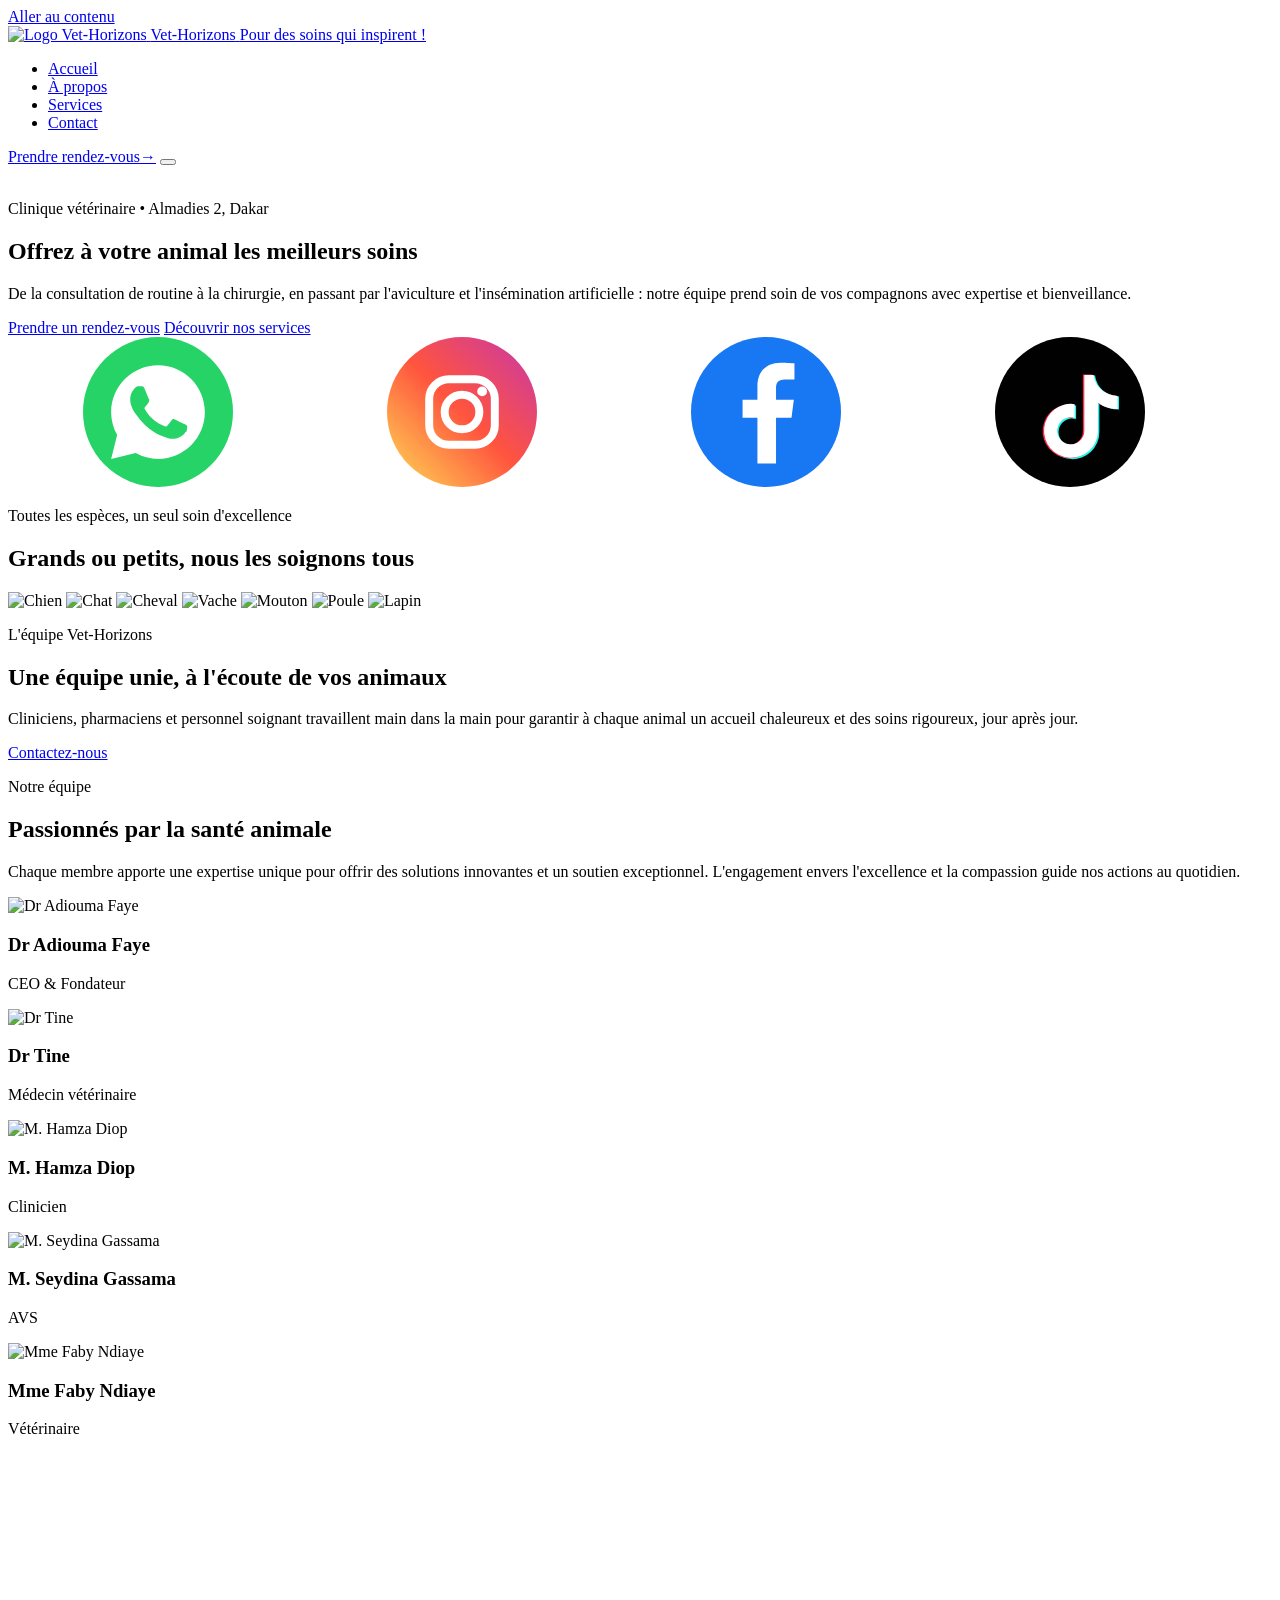
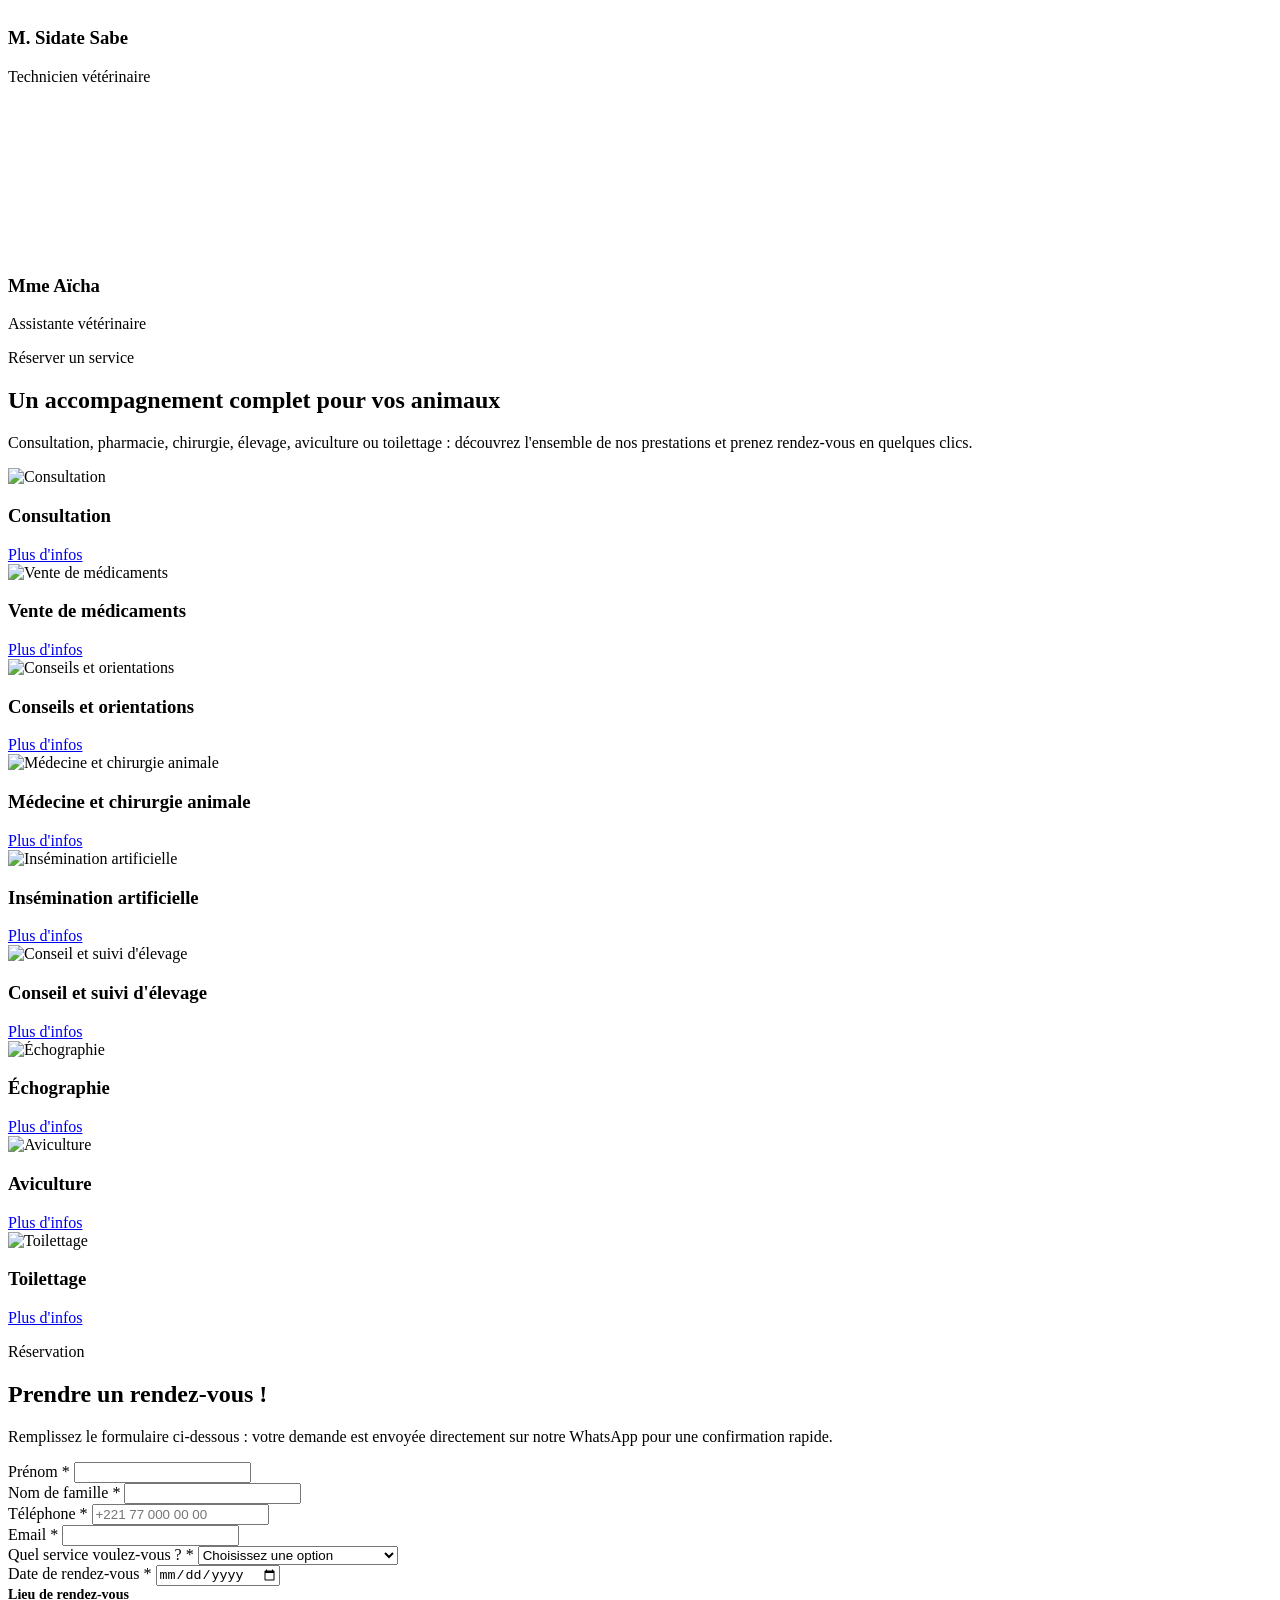
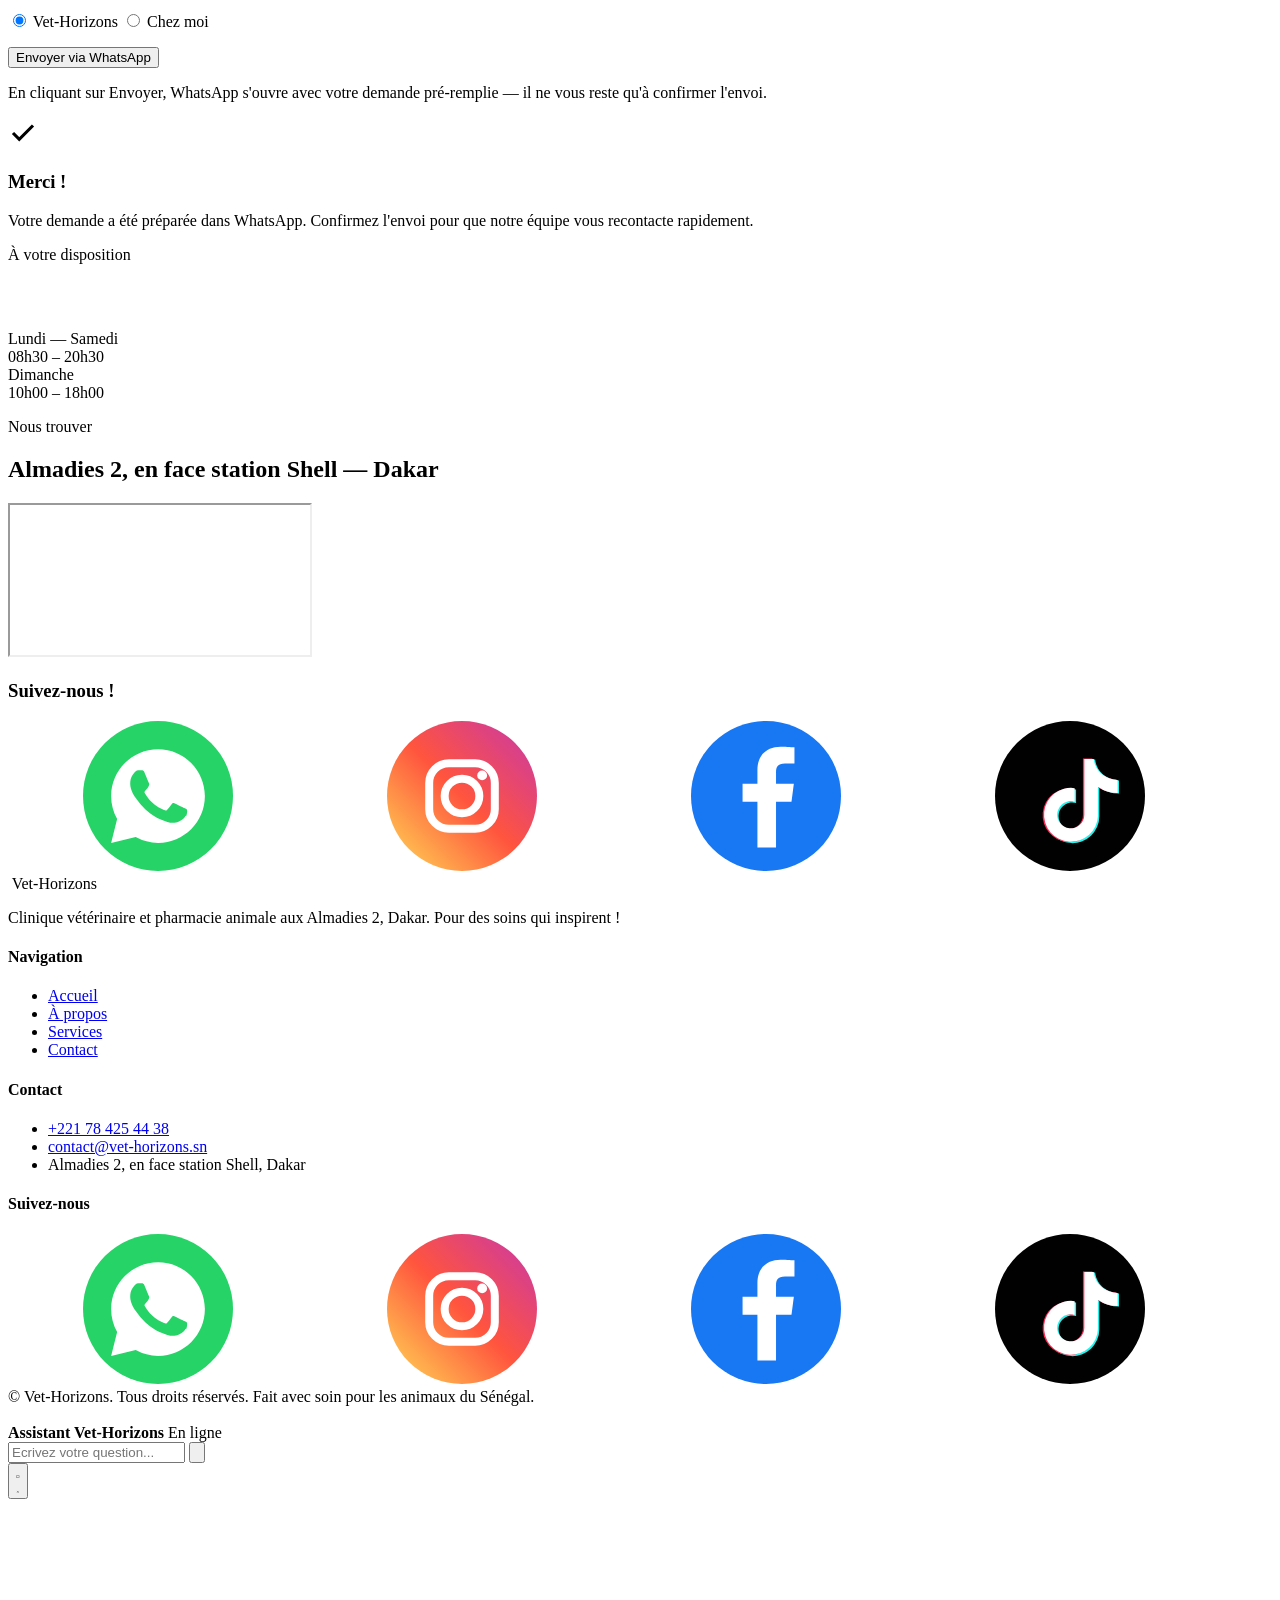
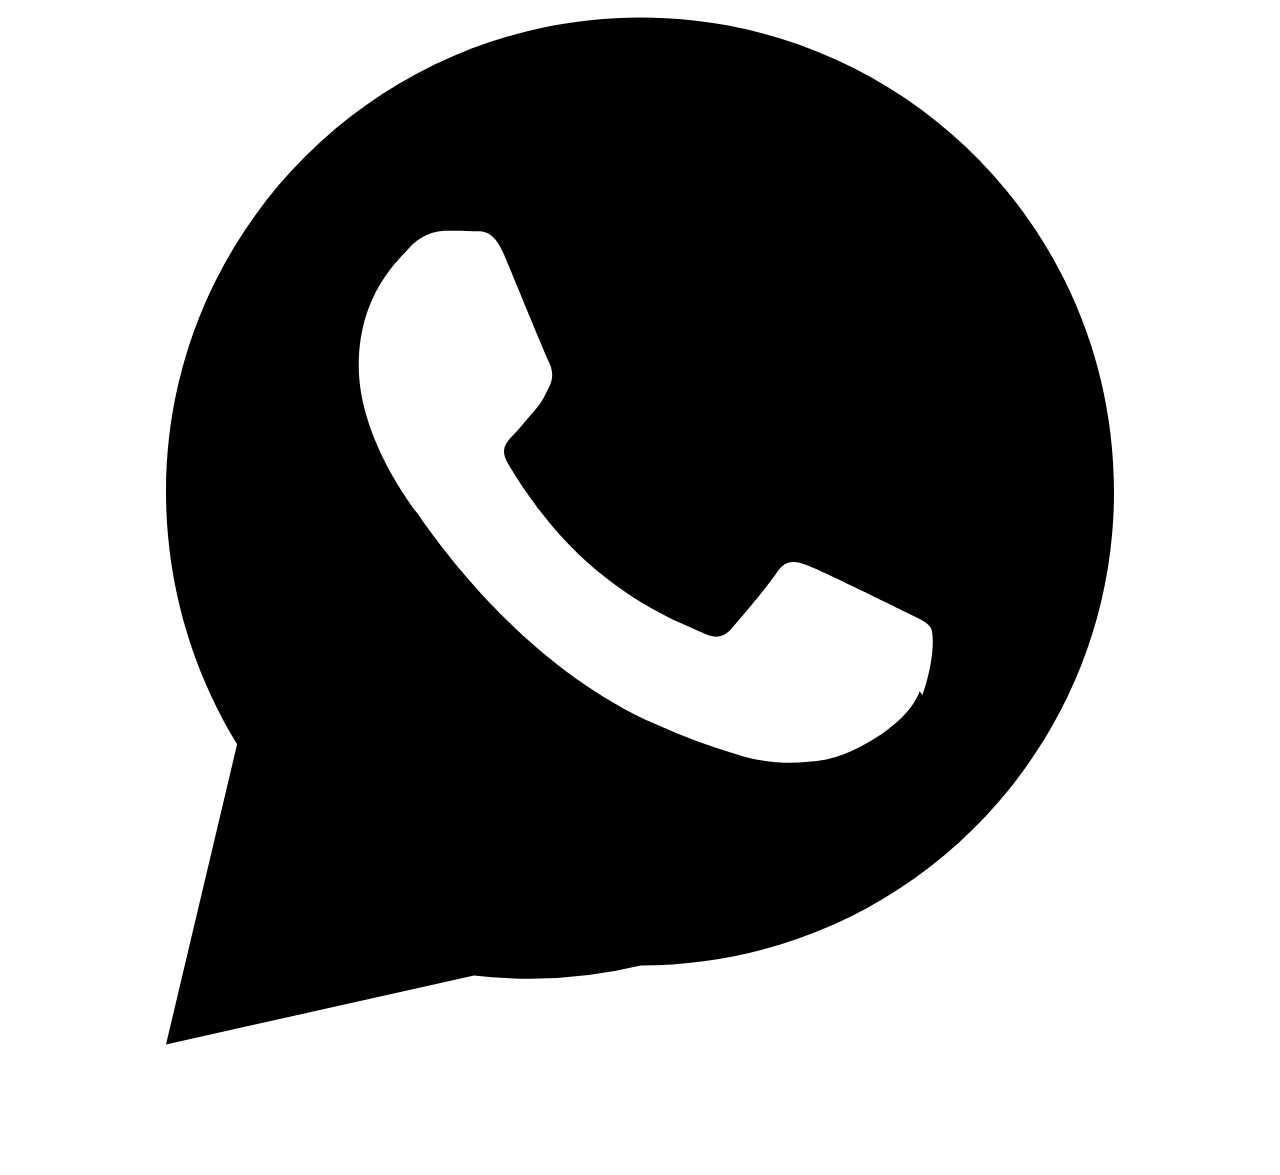
==== index.html @ a4be73e5 "Add files via upload" ====
<!DOCTYPE html>
<html lang="fr">
<head>
<meta charset="UTF-8">
<meta name="viewport" content="width=device-width, initial-scale=1.0">
<title>Vet-Horizons | Clinique vétérinaire à Dakar — Almadies 2</title>
<meta name="description" content="Vet-Horizons, clinique vétérinaire et pharmacie animale aux Almadies 2, Dakar. Consultations, chirurgie, insémination artificielle, aviculture, toilettage et vente de médicaments pour tous vos animaux.">
<meta name="theme-color" content="#7c1a2b">
<link rel="icon" type="image/png" sizes="32x32" href="assets/icons/favicon-32.png">
<link rel="apple-touch-icon" href="assets/icons/favicon-180.png">

<meta property="og:type" content="website">
<meta property="og:title" content="Vet-Horizons | Clinique vétérinaire à Dakar">
<meta property="og:description" content="Pour des soins qui inspirent ! Consultations, chirurgie, pharmacie animale et bien plus, aux Almadies 2, Dakar.">
<meta property="og:image" content="assets/img/logo-main.png">

<link rel="preconnect" href="https://fonts.googleapis.com">
<link rel="preconnect" href="https://fonts.gstatic.com" crossorigin>
<link href="https://fonts.googleapis.com/css2?family=Inter:wght@400;500;600;700&family=Poppins:wght@600;700;800&display=swap" rel="stylesheet">
<link rel="stylesheet" href="assets/css/style.css?v=9">

<script type="application/ld+json">
{
  "@context": "https://schema.org",
  "@type": "VeterinaryCare",
  "name": "Vet-Horizons",
  "image": "assets/img/logo-main.png",
  "telephone": "+221784254438",
  "address": {
    "@type": "PostalAddress",
    "streetAddress": "Almadies 2, en face station Shell",
    "addressLocality": "Dakar",
    "addressCountry": "SN"
  },
  "geo": {
    "@type": "GeoCoordinates",
    "latitude": 14.7531654,
    "longitude": -17.2841713
  },
  "openingHoursSpecification": [
    {"@type":"OpeningHoursSpecification","dayOfWeek":["Monday","Tuesday","Wednesday","Thursday","Friday","Saturday"],"opens":"08:30","closes":"20:30"},
    {"@type":"OpeningHoursSpecification","dayOfWeek":"Sunday","opens":"10:00","closes":"18:00"}
  ],
  "sameAs": [
    "https://www.instagram.com/vethorizons1",
    "https://www.facebook.com/share/1GkvyQtysJ/",
    "https://www.tiktok.com/@vethorizondakar"
  ]
}
</script>
</head>
<body>
<svg xmlns="http://www.w3.org/2000/svg" style="position:absolute;width:0;height:0;overflow:hidden" aria-hidden="true" focusable="false">
<defs>
<linearGradient id="igGradient" x1="0%" y1="100%" x2="100%" y2="0%">
<stop offset="0%" stop-color="#FFDD55"/>
<stop offset="50%" stop-color="#FF543E"/>
<stop offset="100%" stop-color="#C837AB"/>
</linearGradient>
</defs>
<symbol id="ic-whatsapp" viewBox="0 0 32 32">
<circle cx="16" cy="16" r="16" fill="#25D366"/>
<path fill="#fff" d="M16.02 6C10.5 6 6 10.48 6 16c0 1.77.46 3.45 1.28 4.9L6 26l5.24-1.24A9.94 9.94 0 0 0 16.02 26C21.55 26 26 21.52 26 16S21.55 6 16.02 6Zm5.84 14.2c-.25.7-1.45 1.36-2 1.44-.51.08-1.15.12-1.86-.12a13 13 0 0 1-1.68-.62c-2.96-1.28-4.9-4.27-5.05-4.47-.15-.2-1.2-1.6-1.2-3.06s.76-2.17 1.03-2.47c.27-.3.6-.37.8-.37h.57c.18 0 .43-.07.67.51.25.6.85 2.06.92 2.21.08.15.13.33.02.53-.1.2-.15.33-.3.5-.15.18-.32.4-.45.53-.15.15-.3.31-.13.6.18.3.79 1.29 1.68 2.09 1.16 1.02 2.13 1.34 2.43 1.49.3.15.47.13.65-.08.18-.2.75-.87.95-1.17.2-.3.4-.25.67-.15.27.1 1.73.82 2.03.97.3.15.5.22.57.35.08.13.08.71-.17 1.4Z"/>
</symbol>
<symbol id="ic-instagram" viewBox="0 0 32 32">
<circle cx="16" cy="16" r="16" fill="url(#igGradient)"/>
<rect x="9" y="9" width="14" height="14" rx="4.2" fill="none" stroke="#fff" stroke-width="1.7"/>
<circle cx="16" cy="16" r="3.7" fill="none" stroke="#fff" stroke-width="1.7"/>
<circle cx="20.3" cy="11.6" r="1.05" fill="#fff"/>
</symbol>
<symbol id="ic-facebook" viewBox="0 0 32 32">
<circle cx="16" cy="16" r="16" fill="#1877F2"/>
<path fill="#fff" d="M18.14 27V17.2h3.3l.5-3.83h-3.8v-2.45c0-1.11.31-1.87 1.9-1.87h2.03V5.62c-.35-.05-1.56-.15-2.96-.15-2.93 0-4.94 1.79-4.94 5.07v2.83H11v3.83h3.17V27h3.97Z"/>
</symbol>
<symbol id="ic-tiktok" viewBox="0 0 32 32">
<circle cx="16" cy="16" r="16" fill="#010101"/>
<path fill="#25F4EE" d="M18.6 8.2h2.76c.16 1.36.86 2.6 1.98 3.42.9.66 2 1.03 3.12 1.05v2.8a7.1 7.1 0 0 1-4.2-1.36v6.2a5.75 5.75 0 1 1-4.96-5.7v2.9a2.9 2.9 0 1 0 2.06 2.78V8.2Z"/>
<path fill="#FE2C55" d="M18 8h2.76c.16 1.36.86 2.6 1.98 3.42.9.66 2 1.03 3.12 1.05v2.8a7.1 7.1 0 0 1-4.2-1.36v6.2A5.75 5.75 0 1 1 16.7 14.4v2.9A2.9 2.9 0 1 0 18.76 20V8Z"/>
<path fill="#fff" d="M18.3 8.1h2.76c.16 1.36.86 2.6 1.98 3.42.9.66 2 1.03 3.12 1.05v2.8a7.1 7.1 0 0 1-4.2-1.36v6.2A5.75 5.75 0 1 1 17 14.32v2.9a2.9 2.9 0 1 0 2.06 2.78V8.1Z"/>
<symbol id="ic-avatar-m" viewBox="0 0 24 24">
<circle cx="12" cy="8" r="4" fill="#fff"/>
<path d="M4 21c0-4.4 3.6-7 8-7s8 2.6 8 7" fill="#fff"/>
</symbol>
<symbol id="ic-avatar-f" viewBox="0 0 24 24">
<circle cx="12" cy="8" r="4" fill="#fff"/>
<path d="M4 21c0-4.4 3.6-7 8-7s8 2.6 8 7" fill="#fff"/>
</symbol>
</symbol>
</svg>

<a class="skip-link" href="#main">Aller au contenu</a>

<header class="site-header">
  <div class="header-inner">
    <a class="brand" href="index.html">
      <img src="assets/img/logo-main.png" alt="Logo Vet-Horizons">
      <span class="brand-text">
        <span class="brand-name">Vet-Horizons</span>
        <span class="brand-tag">Pour des soins qui inspirent !</span>
      </span>
    </a>
    <nav class="main-nav" id="main-nav" aria-label="Navigation principale">
      <ul>
        <li><a href="index.html" class="active">Accueil</a></li>
        <li><a href="a-propos.html">À propos</a></li>
        <li><a href="services.html">Services</a></li>
        <li><a href="contact.html">Contact</a></li>
      </ul>
    </nav>
    <div class="header-cta">
      <a href="contact.html#rendez-vous" class="btn btn-primary"><span class="btn-primary-text">Prendre rendez-vous</span><span aria-hidden="true">&rarr;</span></a>
      <button class="nav-toggle" id="nav-toggle" aria-label="Ouvrir le menu" aria-expanded="false" aria-controls="main-nav">
        <span></span>
      </button>
    </div>
  </div>
</header>

<main id="main">

  <!-- HERO -->
  <section class="hero hero--home">
    <div class="container">
      <div class="hero-content">
        <img src="assets/img/logo-main.png" alt="" class="hero-logo reveal">
        <p class="eyebrow reveal">Clinique vétérinaire &bull; Almadies 2, Dakar</p>
        <h1 class="reveal">Offrez à votre animal les <span>meilleurs soins</span></h1>
        <p class="lead reveal">De la consultation de routine à la chirurgie, en passant par l'aviculture et l'insémination artificielle : notre équipe prend soin de vos compagnons avec expertise et bienveillance.</p>
        <div class="hero-actions reveal">
          <a href="contact.html#rendez-vous" class="btn btn-primary">Prendre un rendez-vous</a>
          <a href="services.html" class="btn btn-outline">Découvrir nos services</a>
        </div>
        <div class="hero-social reveal">
          <a href="https://wa.me/221784254438" target="_blank" rel="noopener" aria-label="WhatsApp"><svg class="social-ic" aria-hidden="true"><use href="#ic-whatsapp"></use></svg></a>
          <a href="https://www.instagram.com/vethorizons1" target="_blank" rel="noopener" aria-label="Instagram"><svg class="social-ic" aria-hidden="true"><use href="#ic-instagram"></use></svg></a>
          <a href="https://www.facebook.com/share/1GkvyQtysJ/" target="_blank" rel="noopener" aria-label="Facebook"><svg class="social-ic" aria-hidden="true"><use href="#ic-facebook"></use></svg></a>
          <a href="https://www.tiktok.com/@vethorizondakar" target="_blank" rel="noopener" aria-label="TikTok"><svg class="social-ic" aria-hidden="true"><use href="#ic-tiktok"></use></svg></a>
        </div>
      </div>
    </div>
  </section>

  <!-- ANIMAL STRIP -->
  <section class="animal-strip">
    <div class="container">
      <div class="strip-head reveal">
        <p class="eyebrow">Toutes les espèces, un seul soin d'excellence</p>
        <h2>Grands ou petits, nous les soignons tous</h2>
      </div>
      <div class="animal-row">
        <img class="reveal" src="assets/img/animal-dog.png" alt="Chien" loading="lazy">
        <img class="reveal" src="assets/img/animal-cat.png" alt="Chat" loading="lazy">
        <img class="reveal" src="assets/img/animal-horse.png" alt="Cheval" loading="lazy">
        <img class="reveal" src="assets/img/animal-cow.png" alt="Vache" loading="lazy">
        <img class="reveal" src="assets/img/animal-sheep.png" alt="Mouton" loading="lazy">
        <img class="reveal" src="assets/img/animal-rooster.png" alt="Poule" loading="lazy">
        <img class="reveal" src="assets/img/animal-rabbit.png" alt="Lapin" loading="lazy">
      </div>
    </div>
  </section>

  <!-- BAND CTA -->
  <section class="band" style="background-image:url('assets/img/hero-bg-pharmacienne.jpg')">
    <div class="container">
      <div class="band-content reveal">
        <p class="eyebrow" style="color:var(--gold)">L'équipe Vet-Horizons</p>
        <h2>Une équipe unie, à l'écoute de vos animaux</h2>
        <p>Cliniciens, pharmaciens et personnel soignant travaillent main dans la main pour garantir à chaque animal un accueil chaleureux et des soins rigoureux, jour après jour.</p>
        <a href="contact.html" class="btn btn-ghost">Contactez-nous</a>
      </div>
    </div>
  </section>

  <!-- TEAM -->
  <section class="team-section" style="background-image:url('assets/img/team-bg-group.jpg')">
    <div class="container">
      <div class="section-head reveal">
        <p class="eyebrow">Notre équipe</p>
        <h2>Passionnés par la santé animale</h2>
        <p>Chaque membre apporte une expertise unique pour offrir des solutions innovantes et un soutien exceptionnel. L'engagement envers l'excellence et la compassion guide nos actions au quotidien.</p>
      </div>
      <div class="team-grid">
        <div class="team-card reveal">
          <img src="assets/img/team-adiouma-faye.jpg" alt="Dr Adiouma Faye" loading="lazy">
          <div class="tc-body"><h3>Dr Adiouma Faye</h3><p class="role">CEO &amp; Fondateur</p></div>
        </div>
        <div class="team-card reveal">
          <img src="assets/img/team-tine.jpg" alt="Dr Tine" loading="lazy">
          <div class="tc-body"><h3>Dr Tine</h3><p class="role">Médecin vétérinaire</p></div>
        </div>
        <div class="team-card reveal">
          <img src="assets/img/team-hamza-diop.jpg" alt="M. Hamza Diop" loading="lazy">
          <div class="tc-body"><h3>M. Hamza Diop</h3><p class="role">Clinicien</p></div>
        </div>
        <div class="team-card reveal">
          <img src="assets/img/team-seydina-gassama.jpg" alt="M. Seydina Gassama" loading="lazy">
          <div class="tc-body"><h3>M. Seydina Gassama</h3><p class="role">AVS</p></div>
        </div>
        <div class="team-card reveal">
          <img src="assets/img/team-faby-ndiaye.jpg" alt="Mme Faby Ndiaye" loading="lazy">
          <div class="tc-body"><h3>Mme Faby Ndiaye</h3><p class="role">Vétérinaire</p></div>
        </div>
        <div class="team-card reveal">
          <div class="avatar-icon"><svg aria-hidden="true"><use href="#ic-avatar-m"></use></svg></div>
          <div class="tc-body"><h3>M. Sidate Sabe</h3><p class="role">Technicien vétérinaire</p></div>
        </div>
        <div class="team-card reveal">
          <div class="avatar-icon"><svg aria-hidden="true"><use href="#ic-avatar-f"></use></svg></div>
          <div class="tc-body"><h3>Mme Aïcha</h3><p class="role">Assistante vétérinaire</p></div>
        </div>
      </div>
    </div>
  </section>

  <!-- SERVICES PREVIEW -->
  <section id="services">
    <div class="container">
      <div class="section-head reveal">
        <p class="eyebrow">Réserver un service</p>
        <h2>Un accompagnement complet pour vos animaux</h2>
        <p>Consultation, pharmacie, chirurgie, élevage, aviculture ou toilettage : découvrez l'ensemble de nos prestations et prenez rendez-vous en quelques clics.</p>
      </div>
      <div class="services-preview">
        <div class="svc-circle reveal">
          <div class="circ-img"><img src="assets/img/svc-consultation.jpg" alt="Consultation" loading="lazy"></div>
          <h3>Consultation</h3>
          <a href="services.html#consultation" class="btn btn-ghost">Plus d'infos</a>
        </div>
        <div class="svc-circle reveal">
          <div class="circ-img"><img src="assets/img/team-aissatou-faye.jpg" alt="Vente de médicaments" loading="lazy"></div>
          <h3>Vente de médicaments</h3>
          <a href="services.html#vente-medicaments" class="btn btn-ghost">Plus d'infos</a>
        </div>
        <div class="svc-circle reveal">
          <div class="circ-img"><img src="assets/img/svc-conseils-orientations.jpg" alt="Conseils et orientations" loading="lazy"></div>
          <h3>Conseils et orientations</h3>
          <a href="services.html#conseils" class="btn btn-ghost">Plus d'infos</a>
        </div>
        <div class="svc-circle reveal">
          <div class="circ-img"><img src="assets/img/svc-medecine-chirurgie.jpg" alt="Médecine et chirurgie animale" loading="lazy"></div>
          <h3>Médecine et chirurgie animale</h3>
          <a href="services.html#chirurgie" class="btn btn-ghost">Plus d'infos</a>
        </div>
        <div class="svc-circle reveal">
          <div class="circ-img"><img src="assets/img/svc-insemination-chevaux.jpg" alt="Insémination artificielle" loading="lazy"></div>
          <h3>Insémination artificielle</h3>
          <a href="services.html#insemination" class="btn btn-ghost">Plus d'infos</a>
        </div>
        <div class="svc-circle reveal">
          <div class="circ-img"><img src="assets/img/svc-suivi-elevage.jpg" alt="Conseil et suivi d'élevage" loading="lazy"></div>
          <h3>Conseil et suivi d'élevage</h3>
          <a href="services.html#elevage" class="btn btn-ghost">Plus d'infos</a>
        </div>
        <div class="svc-circle reveal">
          <div class="circ-img"><img src="assets/img/svc-echographie.jpg" alt="Échographie" loading="lazy"></div>
          <h3>Échographie</h3>
          <a href="services.html#echographie" class="btn btn-ghost">Plus d'infos</a>
        </div>
        <div class="svc-circle reveal">
          <div class="circ-img"><img src="assets/img/svc-aviculture.jpg" alt="Aviculture" loading="lazy"></div>
          <h3>Aviculture</h3>
          <a href="services.html#aviculture" class="btn btn-ghost">Plus d'infos</a>
        </div>
        <div class="svc-circle reveal">
          <div class="circ-img"><img src="assets/img/svc-toilettage.jpg" alt="Toilettage" loading="lazy"></div>
          <h3>Toilettage</h3>
          <a href="services.html#toilettage" class="btn btn-ghost">Plus d'infos</a>
        </div>
      </div>
    </div>
  </section>

  <!-- BOOKING FORM -->
  <section class="form-section" id="rendez-vous">
    <div class="container">
      <div class="section-head reveal">
        <p class="eyebrow">Réservation</p>
        <h2>Prendre un rendez-vous !</h2>
        <p>Remplissez le formulaire ci-dessous : votre demande est envoyée directement sur notre WhatsApp pour une confirmation rapide.</p>
      </div>
      <div class="form-wrap reveal">
        <form data-whatsapp-form novalidate>
          <div class="form-grid">
            <div class="field">
              <label for="rv-prenom">Prénom <span class="req">*</span></label>
              <input type="text" id="rv-prenom" name="Prénom" required autocomplete="given-name">
              <small class="err"></small>
            </div>
            <div class="field">
              <label for="rv-nom">Nom de famille <span class="req">*</span></label>
              <input type="text" id="rv-nom" name="Nom de famille" required autocomplete="family-name">
              <small class="err"></small>
            </div>
            <div class="field">
              <label for="rv-tel">Téléphone <span class="req">*</span></label>
              <input type="tel" id="rv-tel" name="Téléphone" required autocomplete="tel" placeholder="+221 77 000 00 00">
              <small class="err"></small>
            </div>
            <div class="field">
              <label for="rv-email">Email <span class="req">*</span></label>
              <input type="email" id="rv-email" name="Email" required autocomplete="email">
              <small class="err"></small>
            </div>
            <div class="field full">
              <label for="rv-service">Quel service voulez-vous ? <span class="req">*</span></label>
              <select id="rv-service" name="Service" required>
                <option value="">Choisissez une option</option>
                <option>Consultation</option>
                <option>Vente de médicaments</option>
                <option>Conseils et orientations</option>
                <option>Médecine et chirurgie animale</option>
                <option>Insémination artificielle</option>
                <option>Conseil et suivi d'élevage</option>
                <option>Échographie</option>
                <option>Aviculture</option>
                <option>Toilettage</option>
              </select>
              <small class="err"></small>
            </div>
            <div class="field">
              <label for="rv-date">Date de rendez-vous <span class="req">*</span></label>
              <input type="date" id="rv-date" name="Date souhaitée" required>
              <small class="err"></small>
            </div>
            <fieldset class="field" style="border:none; padding:0; margin:0;">
              <legend style="font-family:var(--font-head); font-weight:600; font-size:.88rem; color:var(--navy-dark); padding:0; margin-bottom:8px;">Lieu de rendez-vous</legend>
              <div class="radio-row">
                <label><input type="radio" id="rv-lieu-1" name="Lieu de rendez-vous" value="Vet-Horizons" checked> Vet-Horizons</label>
                <label><input type="radio" id="rv-lieu-2" name="Lieu de rendez-vous" value="Chez moi"> Chez moi</label>
              </div>
            </fieldset>
          </div>
          <p class="text-center mt-lg">
            <button type="submit" class="btn btn-primary">Envoyer via WhatsApp</button>
          </p>
          <p class="form-footnote">En cliquant sur Envoyer, WhatsApp s'ouvre avec votre demande pré-remplie — il ne vous reste qu'à confirmer l'envoi.</p>
        </form>
        <div class="form-success">
          <div class="tick" aria-hidden="true">
            <svg width="30" height="30" viewBox="0 0 24 24" fill="none" stroke="currentColor" stroke-width="2.5"><path d="M20 6 9 17l-5-5"/></svg>
          </div>
          <h3>Merci !</h3>
          <p>Votre demande a été préparée dans WhatsApp. Confirmez l'envoi pour que notre équipe vous recontacte rapidement.</p>
        </div>
      </div>
    </div>
  </section>

  <!-- HOURS -->
  <section class="hours-section" style="background-image:url('assets/img/svc-consultation.jpg')">
    <div class="container text-center">
      <p class="eyebrow" style="color:var(--gold)">À votre disposition</p>
      <h2 style="color:#fff">Heures d'ouverture</h2>
      <div class="hours-grid">
        <div class="hours-card reveal">
          <div class="day">Lundi — Samedi</div>
          <div class="time">08h30 – 20h30</div>
        </div>
        <div class="hours-card reveal">
          <div class="day">Dimanche</div>
          <div class="time">10h00 – 18h00</div>
        </div>
      </div>
    </div>
  </section>
  <!-- MAP + SOCIAL -->
  <section id="carte">
    <div class="container">
      <div class="section-head reveal">
        <p class="eyebrow">Nous trouver</p>
        <h2>Almadies 2, en face station Shell — Dakar</h2>
      </div>
      <iframe class="map-frame reveal" src="https://www.google.com/maps?q=Vet+Horizons,14.7531654,-17.2841713&z=17&output=embed" title="Localisation de Vet-Horizons"></iframe>
      <div class="text-center reveal">
        <h3 class="mt-lg">Suivez-nous !</h3>
        <div class="social-row">
          <a href="https://wa.me/221784254438" target="_blank" rel="noopener" aria-label="WhatsApp"><svg class="social-ic" aria-hidden="true"><use href="#ic-whatsapp"></use></svg></a>
          <a href="https://www.instagram.com/vethorizons1" target="_blank" rel="noopener" aria-label="Instagram"><svg class="social-ic" aria-hidden="true"><use href="#ic-instagram"></use></svg></a>
          <a href="https://www.facebook.com/share/1GkvyQtysJ/" target="_blank" rel="noopener" aria-label="Facebook"><svg class="social-ic" aria-hidden="true"><use href="#ic-facebook"></use></svg></a>
          <a href="https://www.tiktok.com/@vethorizondakar" target="_blank" rel="noopener" aria-label="TikTok"><svg class="social-ic" aria-hidden="true"><use href="#ic-tiktok"></use></svg></a>
        </div>
      </div>
    </div>
  </section>

</main>

<footer class="site-footer">
  <div class="container">
    <div class="footer-grid">
      <div>
        <div class="footer-brand">
          <img src="assets/img/logo-main.png" alt="">
          <span>Vet-Horizons</span>
        </div>
        <p>Clinique vétérinaire et pharmacie animale aux Almadies 2, Dakar. Pour des soins qui inspirent !</p>
      </div>
      <div>
        <h4>Navigation</h4>
        <ul>
          <li><a href="index.html">Accueil</a></li>
          <li><a href="a-propos.html">À propos</a></li>
          <li><a href="services.html">Services</a></li>
          <li><a href="contact.html">Contact</a></li>
        </ul>
      </div>
      <div>
        <h4>Contact</h4>
        <ul>
          <li><a href="tel:+221784254438">+221 78 425 44 38</a></li>
          <li><a href="mailto:contact@vet-horizons.sn">contact@vet-horizons.sn</a></li>
          <li>Almadies 2, en face station Shell, Dakar</li>
        </ul>
      </div>
      <div>
        <h4>Suivez-nous</h4>
        <div class="footer-social">
          <a href="https://wa.me/221784254438" target="_blank" rel="noopener" aria-label="WhatsApp"><svg class="social-ic" aria-hidden="true"><use href="#ic-whatsapp"></use></svg></a>
          <a href="https://www.instagram.com/vethorizons1" target="_blank" rel="noopener" aria-label="Instagram"><svg class="social-ic" aria-hidden="true"><use href="#ic-instagram"></use></svg></a>
          <a href="https://www.facebook.com/share/1GkvyQtysJ/" target="_blank" rel="noopener" aria-label="Facebook"><svg class="social-ic" aria-hidden="true"><use href="#ic-facebook"></use></svg></a>
          <a href="https://www.tiktok.com/@vethorizondakar" target="_blank" rel="noopener" aria-label="TikTok"><svg class="social-ic" aria-hidden="true"><use href="#ic-tiktok"></use></svg></a>
        </div>
      </div>
    </div>
    <div class="footer-bottom">
      <span>&copy; <span data-year></span> Vet-Horizons. Tous droits réservés.</span>
      <span>Fait avec soin pour les animaux du Sénégal.</span>
    </div>
  </div>
</footer>

<div class="chatbot" id="chatbot">
  <div class="chatbot-panel" id="chatbot-panel">
    <div class="chatbot-header">
      <img src="assets/img/logo-main.png" alt="">
      <div>
        <strong>Assistant Vet-Horizons</strong>
        <span>En ligne</span>
      </div>
    </div>
    <div class="chatbot-messages" id="chatbot-messages"></div>
    <div class="chatbot-quick" id="chatbot-quick"></div>
    <form class="chatbot-input" id="chatbot-form">
      <input type="text" id="chatbot-text" placeholder="Ecrivez votre question..." autocomplete="off" aria-label="Votre message">
      <button type="submit" aria-label="Envoyer">
        <svg viewBox="0 0 24 24" fill="none" stroke="currentColor" stroke-width="2"><path d="m22 2-7 20-4-9-9-4Z"/><path d="M22 2 11 13"/></svg>
      </button>
    </form>
  </div>
  <button class="chatbot-toggle" id="chatbot-toggle" aria-label="Ouvrir l'assistant Vet-Horizons" aria-expanded="false" aria-controls="chatbot-panel">
    <svg class="ic-chat" viewBox="0 0 24 24" fill="none" stroke="currentColor" stroke-width="2"><path d="M21 15a2 2 0 0 1-2 2H7l-4 4V5a2 2 0 0 1 2-2h14a2 2 0 0 1 2 2Z"/></svg>
    <svg class="ic-close" viewBox="0 0 24 24" fill="none" stroke="currentColor" stroke-width="2.2"><path d="M18 6 6 18M6 6l12 12"/></svg>
    <span class="ic-dot" aria-hidden="true"></span>
  </button>
</div>

<a class="float-whatsapp" href="https://wa.me/221784254438" target="_blank" rel="noopener" aria-label="Discuter sur WhatsApp">
  <svg viewBox="0 0 32 32"><path d="M16.02 3C9.4 3 4 8.38 4 15c0 2.34.66 4.53 1.8 6.4L4 29l7.8-1.75A11.9 11.9 0 0 0 16.02 27C22.65 27 28 21.63 28 15S22.65 3 16.02 3Zm7.06 17.06c-.3.85-1.72 1.63-2.4 1.73-.62.1-1.38.14-2.24-.14a14.6 14.6 0 0 1-2.02-.75c-3.57-1.54-5.9-5.14-6.08-5.38-.18-.24-1.46-1.94-1.46-3.7s.94-2.62 1.27-2.98c.32-.35.7-.44.94-.44.24 0 .48 0 .68.01.22.01.51-.08.8.62.3.72 1.02 2.48 1.11 2.66.09.18.15.4.03.64-.12.24-.18.4-.36.6-.18.2-.38.46-.54.62-.18.18-.37.37-.16.73.21.36.93 1.54 2 2.5 1.37 1.22 2.53 1.6 2.89 1.78.36.18.57.15.78-.09.21-.24.9-1.05 1.14-1.41.24-.36.48-.3.8-.18.32.12 2.06.97 2.42 1.15.36.18.6.27.68.42.09.15.09.85-.21 1.7Z"/></svg>
</a>

<script src="assets/js/main.js?v=5"></script>
</body>
</html>
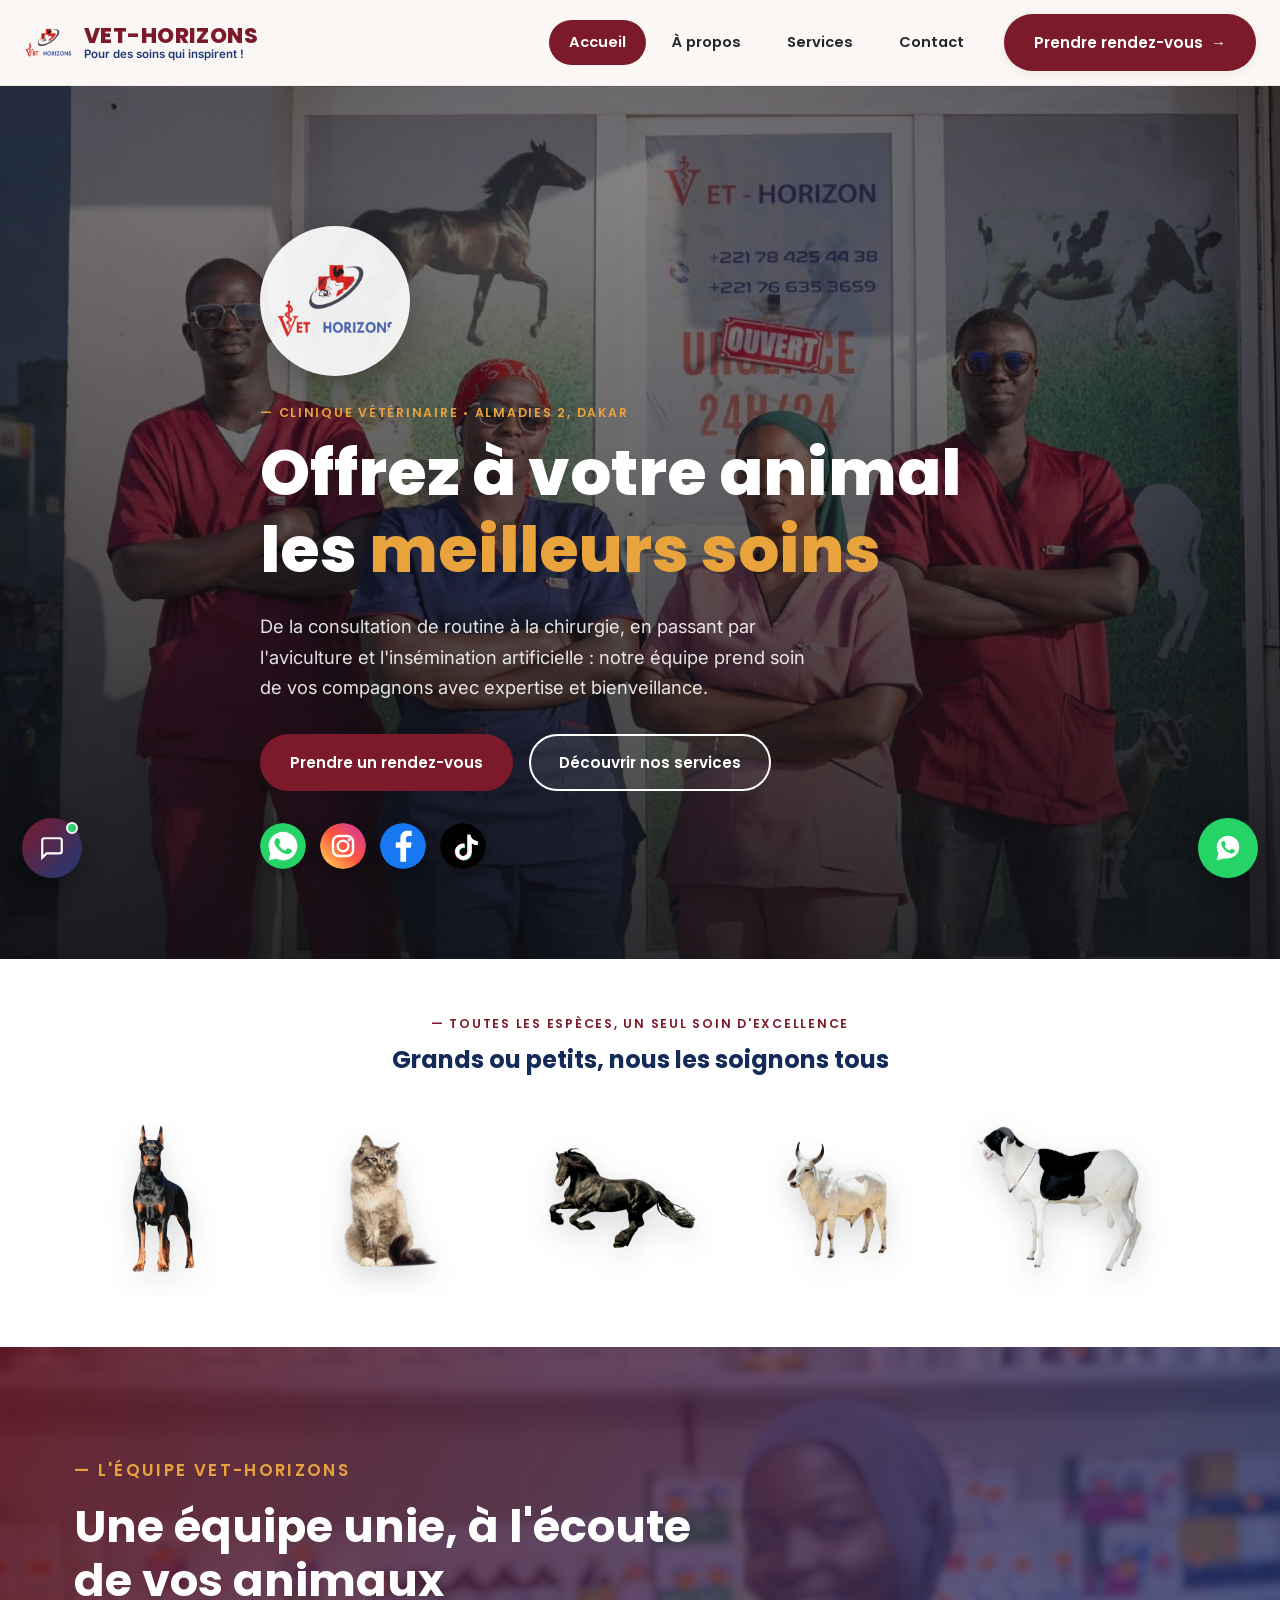
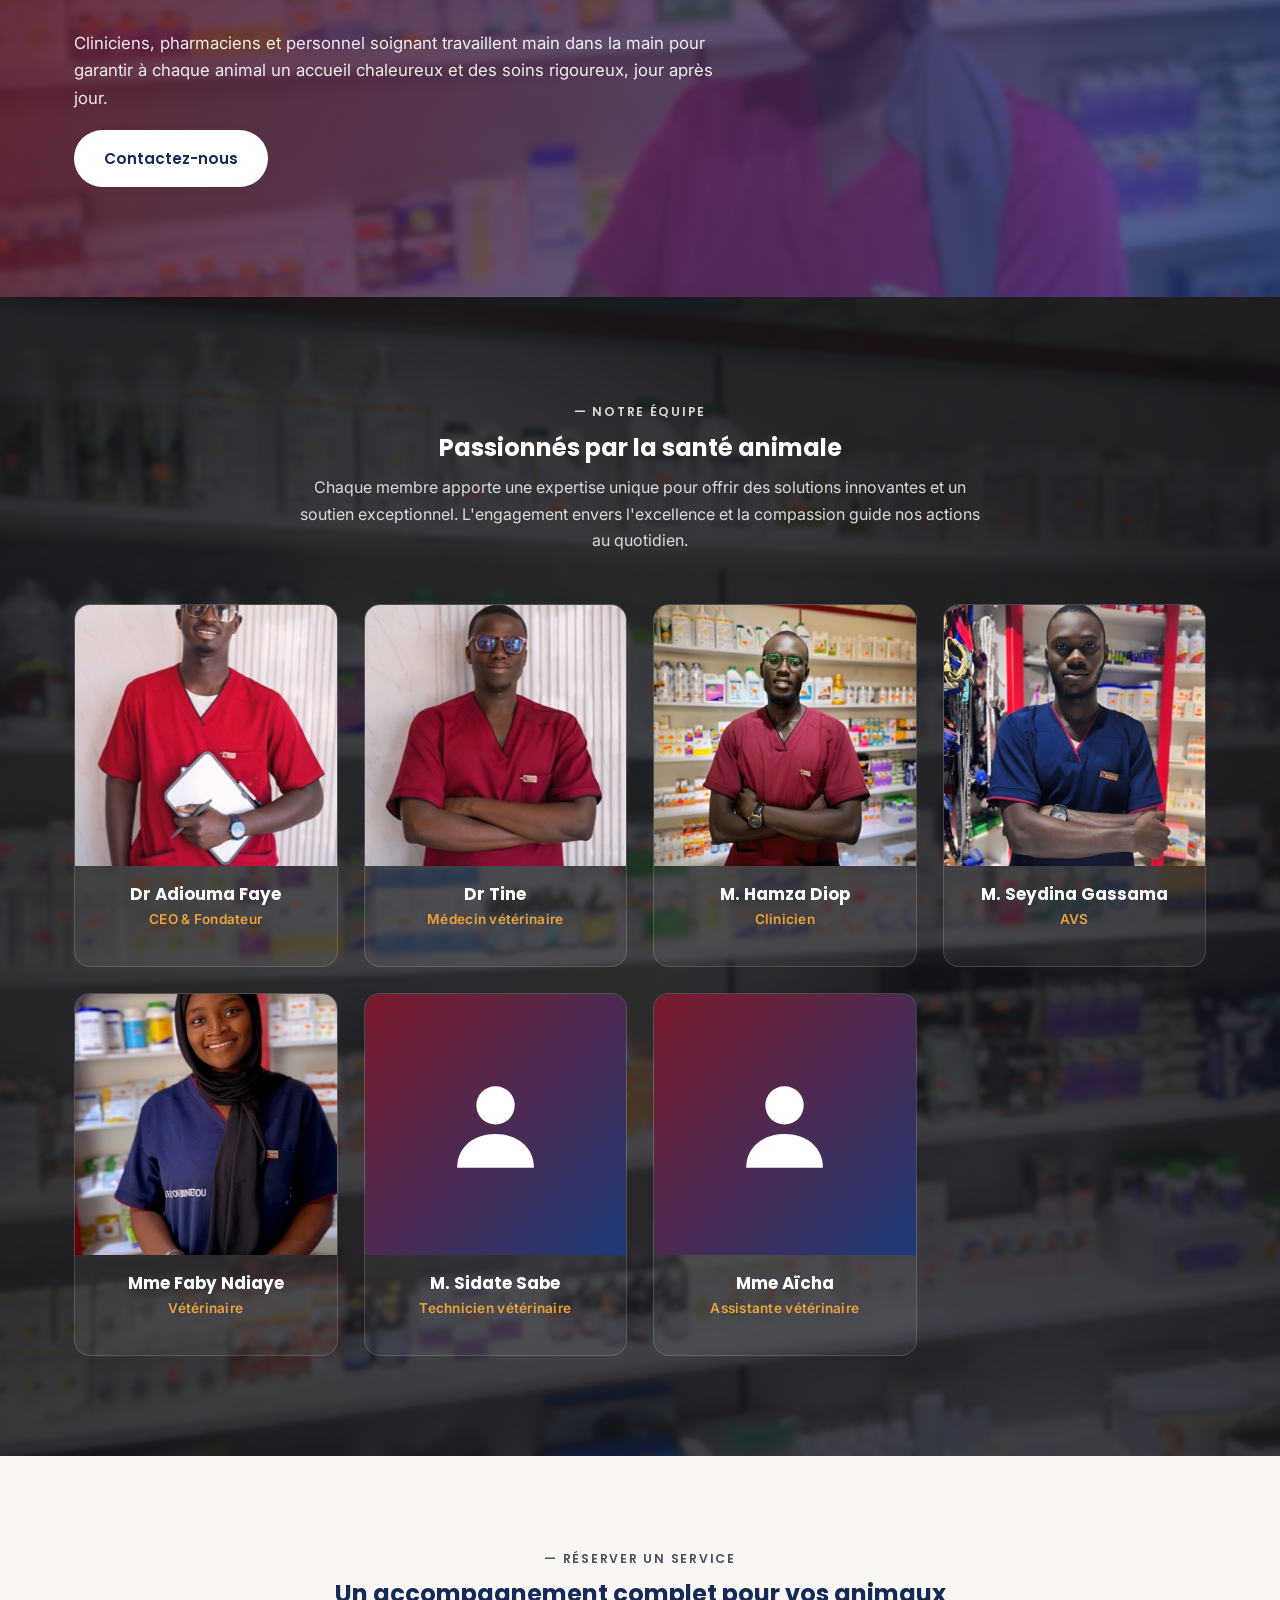
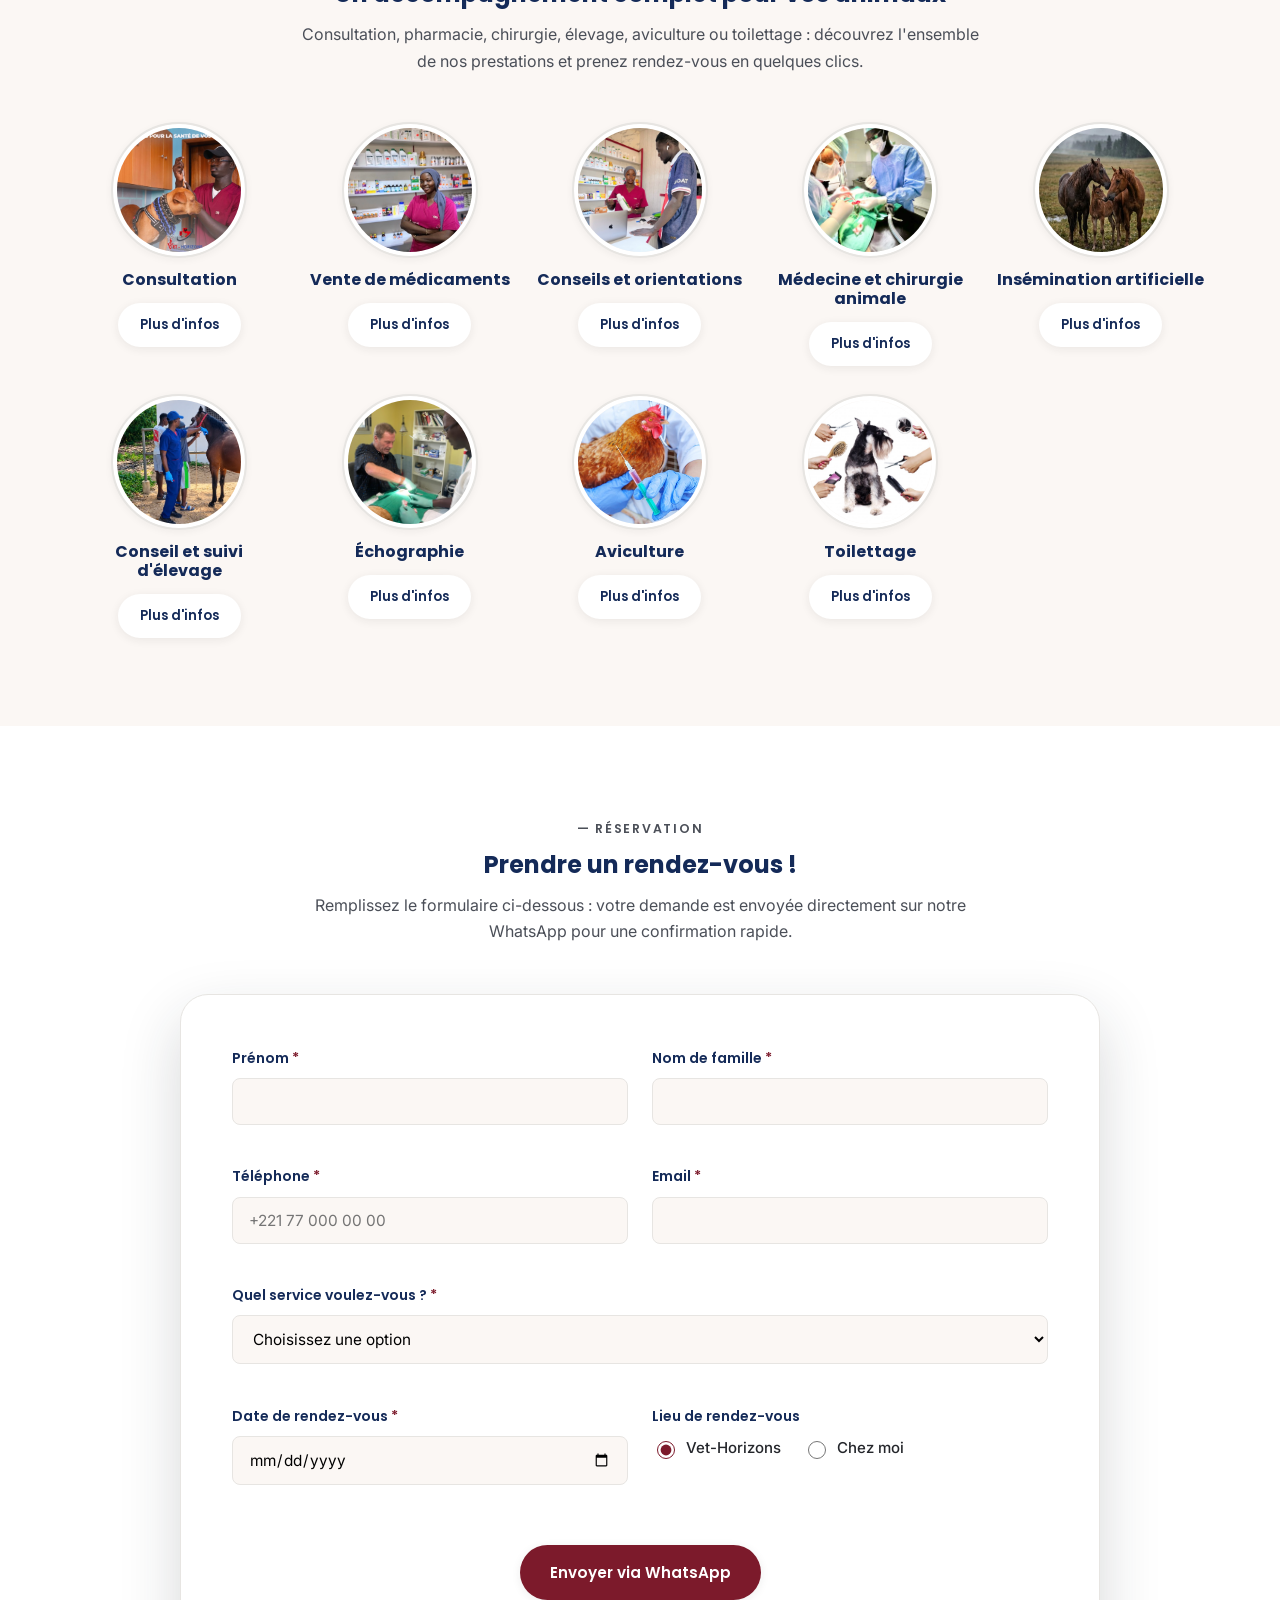
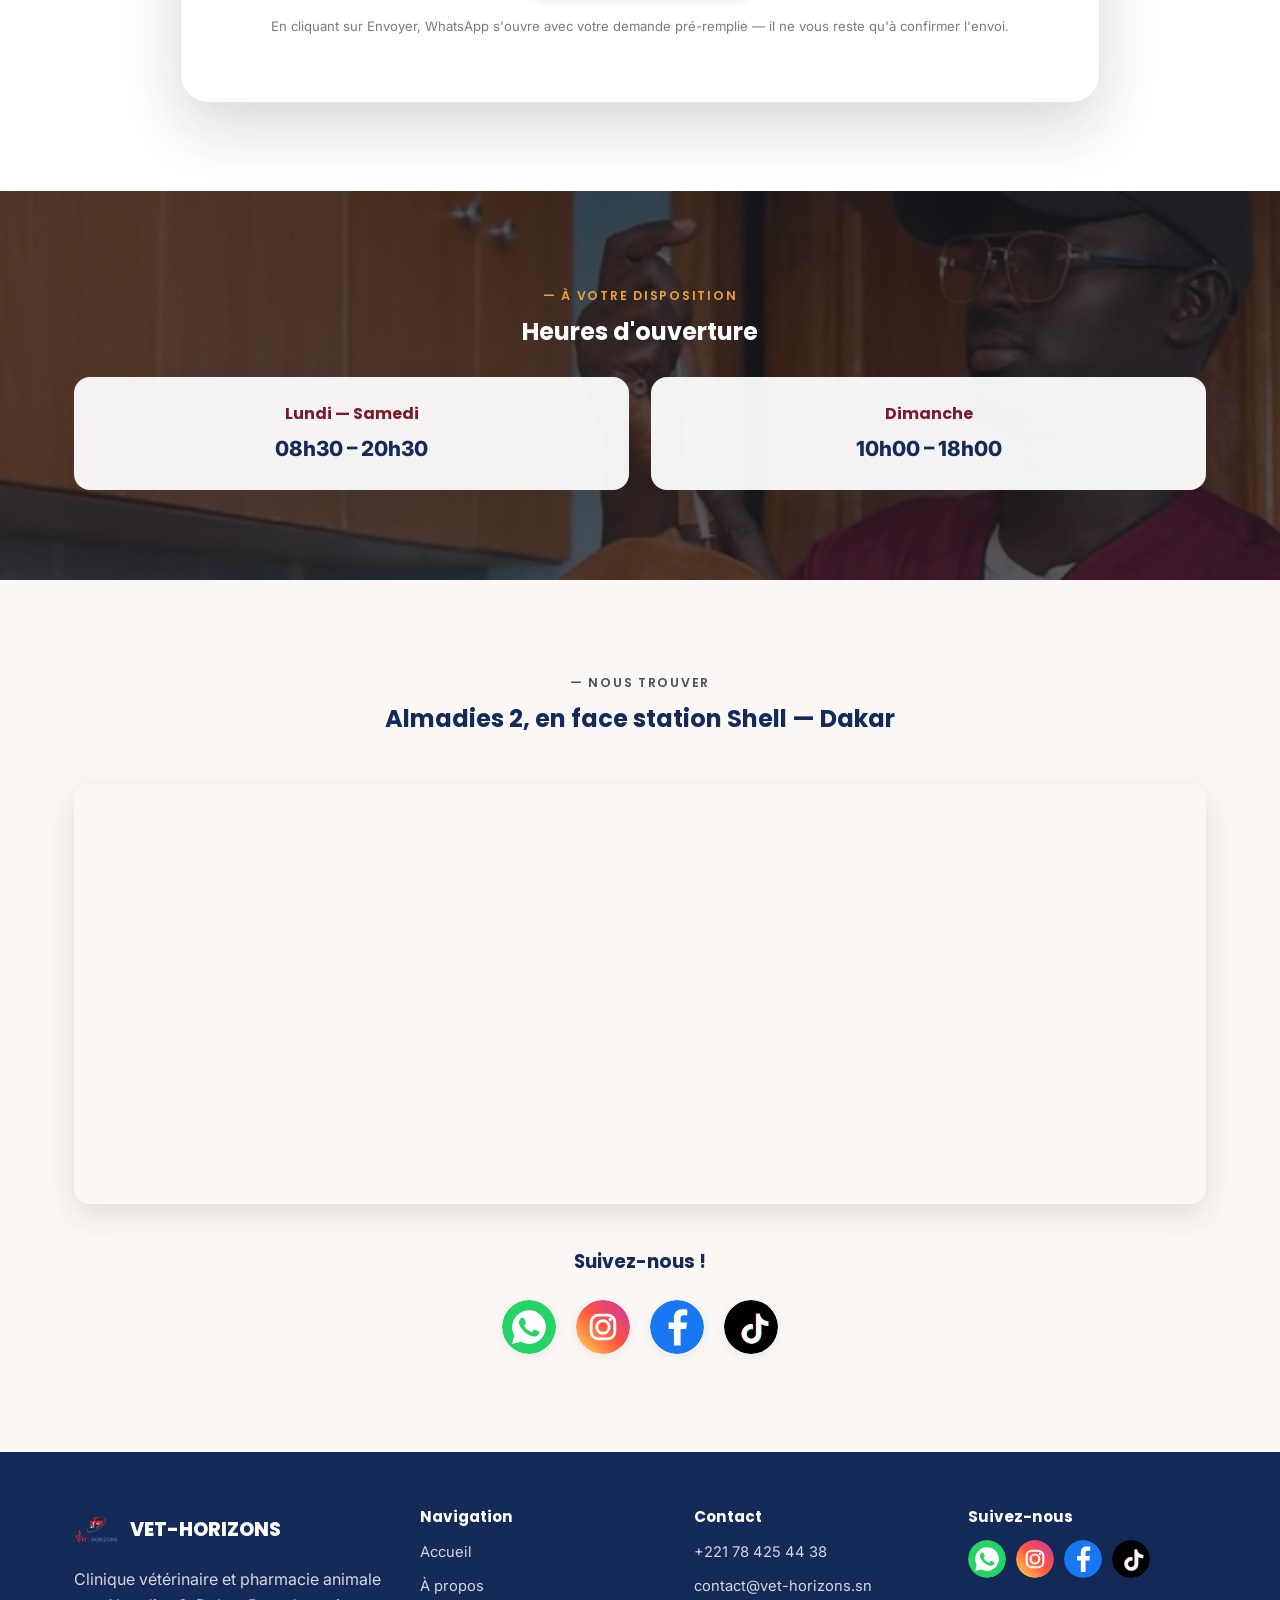
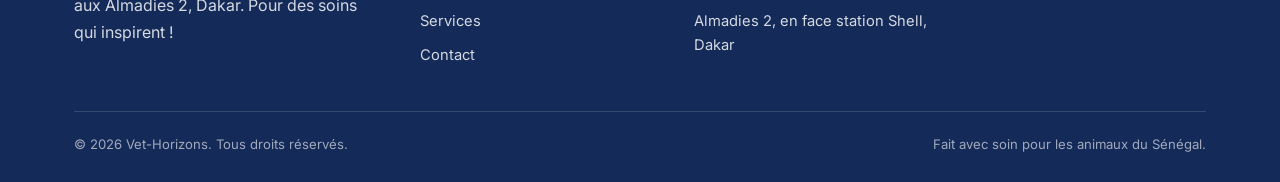
==== commit 99d20b17: "Add files via upload" ====
--- a/index.html
+++ b/index.html
@@ -17,7 +17,7 @@
 <link rel="preconnect" href="https://fonts.googleapis.com">
 <link rel="preconnect" href="https://fonts.gstatic.com" crossorigin>
 <link href="https://fonts.googleapis.com/css2?family=Inter:wght@400;500;600;700&family=Poppins:wght@600;700;800&display=swap" rel="stylesheet">
-<link rel="stylesheet" href="assets/css/style.css?v=9">
+<link rel="stylesheet" href="assets/css/style.css?v=13">
 
 <script type="application/ld+json">
 {
@@ -148,13 +148,26 @@
         <h2>Grands ou petits, nous les soignons tous</h2>
       </div>
       <div class="animal-row">
-        <img class="reveal" src="assets/img/animal-dog.png" alt="Chien" loading="lazy">
-        <img class="reveal" src="assets/img/animal-cat.png" alt="Chat" loading="lazy">
-        <img class="reveal" src="assets/img/animal-horse.png" alt="Cheval" loading="lazy">
-        <img class="reveal" src="assets/img/animal-cow.png" alt="Vache" loading="lazy">
-        <img class="reveal" src="assets/img/animal-sheep.png" alt="Mouton" loading="lazy">
-        <img class="reveal" src="assets/img/animal-rooster.png" alt="Poule" loading="lazy">
-        <img class="reveal" src="assets/img/animal-rabbit.png" alt="Lapin" loading="lazy">
+        <div class="animal-track">
+          <div class="animal-group">
+            <img src="assets/img/animal-dog.png" alt="Chien" decoding="async">
+            <img src="assets/img/animal-cat.png" alt="Chat" decoding="async">
+            <img src="assets/img/animal-horse.png" alt="Cheval" decoding="async">
+            <img src="assets/img/animal-cow.png" alt="Vache" decoding="async">
+            <img src="assets/img/animal-sheep.png" alt="Mouton" decoding="async">
+            <img src="assets/img/animal-rooster.png" alt="Poule" decoding="async">
+            <img src="assets/img/animal-rabbit.png" alt="Lapin" decoding="async">
+          </div>
+          <div class="animal-group" aria-hidden="true">
+            <img src="assets/img/animal-dog.png" alt="" decoding="async">
+            <img src="assets/img/animal-cat.png" alt="" decoding="async">
+            <img src="assets/img/animal-horse.png" alt="" decoding="async">
+            <img src="assets/img/animal-cow.png" alt="" decoding="async">
+            <img src="assets/img/animal-sheep.png" alt="" decoding="async">
+            <img src="assets/img/animal-rooster.png" alt="" decoding="async">
+            <img src="assets/img/animal-rabbit.png" alt="" decoding="async">
+          </div>
+        </div>
       </div>
     </div>
   </section>
@@ -179,7 +192,7 @@
         <h2>Passionnés par la santé animale</h2>
         <p>Chaque membre apporte une expertise unique pour offrir des solutions innovantes et un soutien exceptionnel. L'engagement envers l'excellence et la compassion guide nos actions au quotidien.</p>
       </div>
-      <div class="team-grid">
+      <div class="team-grid team-home">
         <div class="team-card reveal">
           <img src="assets/img/team-adiouma-faye.jpg" alt="Dr Adiouma Faye" loading="lazy">
           <div class="tc-body"><h3>Dr Adiouma Faye</h3><p class="role">CEO &amp; Fondateur</p></div>
--- a/assets/css/style.css
+++ b/assets/css/style.css
@@ -0,0 +1,618 @@
+/* =========================================================
+   Vet-Horizons — feuille de style principale
+   ========================================================= */
+
+:root{
+  --maroon: #7c1a2b;
+  --maroon-dark: #5e131f;
+  --maroon-light: #9c2438;
+  --navy: #1d3a78;
+  --navy-dark: #142a58;
+  --red: #d81e27;
+  --charcoal: #24262b;
+  --grey-700: #4b4f58;
+  --grey-500: #767b87;
+  --grey-200: #e7e5e2;
+  --cream: #fbf7f4;
+  --white: #ffffff;
+  --pink: #d81467;
+  --gold: #e8a33d;
+
+  --radius-sm: 8px;
+  --radius-md: 16px;
+  --radius-lg: 28px;
+  --shadow-sm: 0 2px 10px rgba(36,38,43,.08);
+  --shadow-md: 0 12px 30px rgba(36,38,43,.12);
+  --shadow-lg: 0 24px 60px rgba(36,38,43,.18);
+
+  --container: 1180px;
+  --font-head: 'Poppins', 'Segoe UI', sans-serif;
+  --font-body: 'Inter', 'Segoe UI', sans-serif;
+}
+
+*,*::before,*::after{ box-sizing:border-box; }
+html{ scroll-behavior:smooth; scroll-padding-top:90px; }
+body{
+  margin:0;
+  font-family:var(--font-body);
+  color:var(--charcoal);
+  background:var(--cream);
+  line-height:1.65;
+  -webkit-font-smoothing:antialiased;
+}
+img{ max-width:100%; display:block; }
+a{ color:inherit; text-decoration:none; }
+ul{ margin:0; padding:0; list-style:none; }
+h1,h2,h3,h4{ font-family:var(--font-head); margin:0 0 .5em; line-height:1.2; color:var(--navy-dark); }
+p{ margin:0 0 1em; }
+.container{ max-width:var(--container); margin:0 auto; padding:0 24px; }
+section{ padding:88px 0; }
+@media (max-width:768px){ section{ padding:56px 0; } }
+
+.visually-hidden{
+  position:absolute !important; width:1px;height:1px; padding:0;margin:-1px;
+  overflow:hidden; clip:rect(0,0,0,0); white-space:nowrap; border:0;
+}
+
+/* Skip link */
+.skip-link{
+  position:absolute; left:-999px; top:auto; background:var(--maroon); color:#fff;
+  padding:12px 20px; z-index:200; border-radius:0 0 8px 0;
+}
+.skip-link:focus{ left:0; top:0; }
+
+/* ---------- Buttons ---------- */
+.btn{
+  display:inline-flex; align-items:center; justify-content:center; gap:.5em;
+  font-family:var(--font-head); font-weight:600; font-size:.95rem;
+  padding:14px 28px; border-radius:999px; border:2px solid transparent;
+  cursor:pointer; transition:transform .18s ease, box-shadow .18s ease, background-color .18s ease, color .18s ease;
+  white-space:nowrap;
+}
+.btn:hover{ transform:translateY(-2px); }
+.btn:active{ transform:translateY(0); }
+.btn-primary{ background:var(--maroon); color:#fff; box-shadow:var(--shadow-sm); }
+.btn-primary:hover{ background:var(--maroon-dark); box-shadow:var(--shadow-md); }
+.btn-outline{ background:rgba(255,255,255,.08); color:#fff; border-color:#fff; }
+.btn-outline:hover{ background:#fff; color:var(--maroon-dark); }
+.btn-ghost{ background:#fff; color:var(--navy-dark); box-shadow:var(--shadow-sm); }
+.btn-ghost:hover{ background:var(--navy-dark); color:#fff; }
+.btn-block{ width:100%; }
+.btn[disabled]{ opacity:.6; cursor:not-allowed; transform:none; }
+
+.eyebrow{
+  display:inline-block; font-family:var(--font-head); font-weight:600; letter-spacing:.14em;
+  text-transform:uppercase; font-size:.78rem; color:var(--maroon); margin-bottom:.9em;
+}
+.eyebrow::before{ content:"— "; }
+
+/* =========================================================
+   HEADER
+   ========================================================= */
+.site-header{
+  position:sticky; top:0; z-index:100; background:var(--cream);
+  border-bottom:1px solid rgba(36,38,43,.06);
+  transition:box-shadow .25s ease, padding .25s ease;
+}
+.site-header.is-scrolled{ box-shadow:0 6px 24px rgba(36,38,43,.10); }
+.header-inner{
+  display:flex; align-items:center; justify-content:space-between; gap:20px;
+  padding:14px 24px;
+}
+.brand{ display:flex; align-items:center; gap:12px; min-width:0; flex:1 1 auto; }
+.brand img{ width:48px; height:48px; object-fit:contain; flex:none; }
+.brand-text{ display:flex; flex-direction:column; line-height:1.1; min-width:0; overflow:hidden; }
+.brand-name{
+  font-family:var(--font-head); font-weight:800; font-size:1.35rem; letter-spacing:.02em;
+  color:var(--maroon); text-transform:uppercase;
+}
+.brand-tag{ font-size:.72rem; color:var(--navy); font-weight:600; }
+
+.main-nav ul{ display:flex; gap:6px; align-items:center; }
+.main-nav a{
+  font-family:var(--font-head); font-weight:600; font-size:.92rem; color:var(--charcoal);
+  padding:10px 20px; border-radius:999px; transition:all .2s ease; display:block;
+}
+.main-nav a:hover{ background:var(--grey-200); }
+.main-nav a.active{ background:var(--maroon); color:#fff; }
+
+.header-cta{ display:flex; align-items:center; gap:10px; flex:none; }
+.nav-toggle{
+  display:none; width:44px; height:44px; border-radius:12px; border:none; background:var(--grey-200);
+  cursor:pointer; position:relative;
+}
+.nav-toggle span, .nav-toggle span::before, .nav-toggle span::after{
+  content:""; position:absolute; left:12px; right:12px; height:2px; background:var(--charcoal);
+  transition:transform .2s ease, opacity .2s ease;
+}
+.nav-toggle span{ top:21px; }
+.nav-toggle span::before{ top:-7px; }
+.nav-toggle span::after{ top:7px; }
+.nav-toggle.is-open span{ background:transparent; }
+.nav-toggle.is-open span::before{ transform:translateY(7px) rotate(45deg); }
+.nav-toggle.is-open span::after{ transform:translateY(-7px) rotate(-45deg); }
+
+@media (max-width:900px){
+  .main-nav{
+    position:fixed; inset:74px 0 0 0; background:var(--cream); padding:20px 24px;
+    transform:translateX(100%); transition:transform .3s ease; overflow-y:auto;
+  }
+  .main-nav.is-open{ transform:translateX(0); }
+  .main-nav ul{ flex-direction:column; align-items:stretch; gap:8px; }
+  .main-nav a{ padding:16px 20px; font-size:1.05rem; }
+  .header-cta .btn-primary-text{ display:none; }
+  .header-cta .btn-primary{ padding:14px; }
+  .nav-toggle{ display:block; }
+}
+
+@media (max-width:560px){
+  .header-inner{ padding:10px 14px; gap:8px; }
+  .brand{ gap:8px; }
+  .brand img{ width:36px; height:36px; }
+  .brand-name{ font-size:.82rem; white-space:nowrap; letter-spacing:0; }
+  .brand-tag{ display:none; }
+}
+
+/* =========================================================
+   HERO
+   ========================================================= */
+.hero{
+  position:relative; color:#fff; overflow:hidden;
+  min-height:88vh; display:flex; align-items:center;
+  padding:140px 0 90px;
+}
+.hero{ background-color:#2b2c31; }
+.hero::before{
+  content:""; position:absolute; inset:0;
+  background-image:linear-gradient(180deg, rgba(15,16,20,.45), rgba(15,16,20,.62) 45%, rgba(15,16,20,.88)), url("../img/team-facade-clinic.jpg");
+  background-size:cover; background-repeat:no-repeat; background-position:center 28%;
+  z-index:0;
+}
+.hero-content{ position:relative; z-index:1; max-width:760px; }
+.hero .eyebrow{ color:var(--gold); }
+.hero h1{
+  color:#fff; font-size:clamp(2.4rem, 5.5vw, 4rem); font-weight:800; margin-bottom:.35em;
+}
+.hero h1 span{ color:var(--gold); }
+.hero p.lead{ font-size:1.15rem; color:rgba(255,255,255,.88); max-width:560px; }
+.hero-actions{ display:flex; gap:16px; flex-wrap:wrap; margin-top:2em; }
+.hero-social{ display:flex; gap:14px; margin-top:2em; }
+.hero-social a{
+  width:46px; height:46px; border-radius:50%; overflow:hidden; display:flex; box-shadow:0 6px 16px rgba(0,0,0,.28);
+  transition:transform .2s ease;
+}
+.hero-social a img, .hero-social a .social-ic{ width:100%; height:100%; object-fit:cover; display:block; }
+.hero-social a:hover{ transform:translateY(-3px) scale(1.06); }
+.hero-logo{
+  width:150px; height:150px; object-fit:contain; margin-bottom:1.4em;
+  filter:drop-shadow(0 10px 24px rgba(0,0,0,.35));
+  background:rgba(255,255,255,.92); border-radius:50%; padding:14px;
+}
+
+/* highlight chips row inside hero */
+.hero-chips{
+  position:relative; z-index:1; display:grid; grid-template-columns:repeat(3,1fr);
+  gap:14px; margin-top:56px; max-width:900px;
+}
+.chip{
+  display:flex; align-items:center; gap:12px; background:rgba(255,255,255,.12);
+  border:1px solid rgba(255,255,255,.22); backdrop-filter:blur(6px);
+  padding:14px 16px; border-radius:var(--radius-md); font-size:.88rem; font-weight:600;
+}
+.chip .chip-ic{
+  width:38px; height:38px; border-radius:50%; background:var(--gold); flex:none;
+  display:flex; align-items:center; justify-content:center; color:var(--maroon-dark);
+}
+.chip .chip-ic svg{ width:20px; height:20px; }
+@media (max-width:768px){ .hero-chips{ grid-template-columns:1fr 1fr; } }
+@media (max-width:520px){ .hero-chips{ grid-template-columns:1fr; } }
+
+/* =========================================================
+   ANIMAL STRIP
+   ========================================================= */
+.animal-strip{ padding:50px 0; background:#fff; overflow:hidden; }
+.animal-strip .strip-head{ text-align:center; max-width:620px; margin:0 auto 30px; }
+.animal-row{
+  --animal-gap:clamp(24px,3.5vw,48px);
+  overflow:hidden; padding:18px 0 24px;
+  mask-image:linear-gradient(to right,transparent,#000 4%,#000 96%,transparent);
+}
+.animal-track{
+  display:flex; width:max-content;
+  animation:animal-parade 28s linear infinite;
+}
+.animal-group{
+  display:flex; align-items:flex-end; flex:none;
+  gap:var(--animal-gap); padding-right:var(--animal-gap);
+}
+.animal-group img{
+  width:clamp(110px,14vw,180px); height:clamp(100px,12vw,150px);
+  object-fit:contain; flex:none;
+  filter:drop-shadow(0 10px 14px rgba(36,38,43,.18));
+  transition:transform .25s ease;
+}
+.animal-group img:hover{ transform:translateY(-8px) scale(1.04); }
+@keyframes animal-parade{
+  from{ transform:translateX(0); }
+  to{ transform:translateX(-50%); }
+}
+@media (prefers-reduced-motion:reduce){
+  .animal-row{ overflow-x:auto; mask-image:none; }
+  .animal-track{ animation:none; }
+  .animal-group[aria-hidden="true"]{ display:none; }
+}
+
+/* =========================================================
+   BAND (photo banner with overlay + CTA)
+   ========================================================= */
+.band{
+  position:relative; color:#fff; padding:110px 0; overflow:hidden;
+  background-size:cover; background-position:center;
+}
+.band::before{
+  content:""; position:absolute; inset:0;
+  background:linear-gradient(120deg, rgba(94,19,31,.88), rgba(29,58,120,.72));
+}
+.band-content{ position:relative; z-index:1; max-width:640px; }
+.band h2{ color:#fff; font-size:clamp(2rem,4vw,2.8rem); }
+.band p{ color:rgba(255,255,255,.9); font-size:1.05rem; }
+
+/* =========================================================
+   SECTION HEADERS
+   ========================================================= */
+.section-head{ max-width:680px; margin:0 auto 50px; text-align:center; }
+.section-head.left{ margin:0 0 44px; text-align:left; }
+.section-head p{ color:var(--grey-700); }
+
+/* =========================================================
+   TEAM
+   ========================================================= */
+.team-section{
+  position:relative; color:#fff; background-size:cover; background-position:center;
+  padding:100px 0;
+}
+.team-section::before{ content:""; position:absolute; inset:0; background:rgba(20,20,26,.78); }
+.team-section .container{ position:relative; z-index:1; }
+.team-section .section-head p{ color:rgba(255,255,255,.82); }
+.team-section .section-head h2{ color:#fff; }
+.team-grid{
+  display:grid; grid-template-columns:repeat(auto-fit,minmax(220px,1fr)); gap:26px;
+}
+.team-card{
+  background:rgba(255,255,255,.06); border:1px solid rgba(255,255,255,.14);
+  border-radius:var(--radius-md); overflow:hidden; text-align:center;
+  transition:transform .25s ease, background .25s ease;
+}
+.team-card:hover{ transform:translateY(-6px); background:rgba(255,255,255,.11); }
+.team-card img{ width:100%; aspect-ratio:1/1; object-fit:cover; }
+.team-card .avatar-icon{
+  width:100%; aspect-ratio:1/1; display:flex; align-items:center; justify-content:center;
+  background:linear-gradient(135deg, var(--maroon), var(--navy));
+}
+.team-card .avatar-icon svg{ width:44%; height:44%; }
+.team-card .tc-body{ padding:18px 14px 22px; }
+.team-card h3{ color:#fff; font-size:1.05rem; margin-bottom:.2em; }
+.team-card .role{ color:var(--gold); font-weight:600; font-size:.85rem; letter-spacing:.02em; }
+@media (max-width:768px){
+  .team-grid{ grid-template-columns:repeat(2,minmax(0,1fr)); gap:18px 12px; }
+  .team-grid .team-card{ min-width:0; }
+  .team-grid .tc-body{ padding:14px 9px 18px; }
+  .team-grid h3{ font-size:.9rem; line-height:1.4; overflow-wrap:break-word; }
+  .team-grid .role{ font-size:.78rem; line-height:1.45; }
+}
+
+
+/* =========================================================
+   SERVICES GRID
+   ========================================================= */
+.services-grid{
+  display:grid; grid-template-columns:repeat(auto-fit,minmax(240px,1fr)); gap:26px;
+}
+.svc-card{
+  background:#fff; border-radius:var(--radius-md); overflow:hidden; box-shadow:var(--shadow-sm);
+  transition:transform .25s ease, box-shadow .25s ease; display:flex; flex-direction:column;
+}
+.svc-card:hover{ transform:translateY(-6px); box-shadow:var(--shadow-md); }
+.svc-card .svc-img{ height:190px; overflow:hidden; }
+.svc-card .svc-img img{ width:100%; height:100%; object-fit:cover; transition:transform .4s ease; }
+.svc-card:hover .svc-img img{ transform:scale(1.08); }
+.svc-card .svc-body{ padding:22px 22px 26px; flex:1; display:flex; flex-direction:column; }
+.svc-card h3{ font-size:1.12rem; margin-bottom:.4em; color:var(--navy-dark); }
+.svc-card p{ color:var(--grey-700); font-size:.92rem; margin-bottom:1em; }
+.svc-card details{ margin-top:auto; }
+.svc-card summary{
+  cursor:pointer; font-family:var(--font-head); font-weight:600; color:var(--maroon);
+  font-size:.88rem; list-style:none; display:flex; align-items:center; gap:6px;
+}
+.svc-card summary::-webkit-details-marker{ display:none; }
+.svc-card summary::after{ content:"+"; font-size:1.1rem; margin-left:auto; transition:transform .2s ease; }
+.svc-card details[open] summary::after{ transform:rotate(45deg); }
+.svc-card details p{ padding-top:10px; font-size:.88rem; color:var(--grey-700); }
+@media (max-width:768px){
+  .services-grid{ grid-template-columns:repeat(2,minmax(0,1fr)); gap:18px 12px; }
+  .services-grid .svc-card{ min-width:0; }
+  .services-grid .svc-img{ height:clamp(105px,28vw,180px); }
+  .services-grid .svc-body{ padding:14px 10px 18px; }
+  .services-grid h3{ font-size:.92rem; line-height:1.4; overflow-wrap:break-word; }
+  .services-grid p{ font-size:.82rem; line-height:1.55; overflow-wrap:break-word; }
+  .services-grid summary{ font-size:.8rem; gap:4px; }
+  .services-grid details p{ font-size:.8rem; }
+}
+
+
+/* homepage circular preview grid */
+.services-preview{
+  display:grid; grid-template-columns:repeat(auto-fit,minmax(180px,1fr)); gap:30px 20px; text-align:center;
+}
+.svc-circle{ display:flex; flex-direction:column; align-items:center; gap:14px; }
+.svc-circle .circ-img{
+  width:132px; height:132px; border-radius:50%; overflow:hidden; box-shadow:var(--shadow-sm);
+  border:4px solid #fff; outline:2px solid var(--grey-200);
+}
+.svc-circle .circ-img img{ width:100%; height:100%; object-fit:cover; }
+.svc-circle h3{ font-size:1rem; margin:0; color:var(--navy-dark); }
+.svc-circle a.btn{ padding:9px 20px; font-size:.82rem; }
+@media (max-width:768px){
+  .services-preview{ grid-template-columns:repeat(2,minmax(0,1fr)); gap:26px 14px; }
+  .services-preview .svc-circle{ min-width:0; gap:12px; }
+  .services-preview .circ-img{ width:clamp(100px,30vw,132px); height:clamp(100px,30vw,132px); }
+  .services-preview h3{ font-size:.9rem; line-height:1.4; overflow-wrap:break-word; }
+  .services-preview a.btn{ margin-top:auto; padding:9px 14px; font-size:.8rem; }
+}
+
+
+/* =========================================================
+   VALUES
+   ========================================================= */
+.values-section{ background:var(--charcoal); color:#fff; }
+.values-head{ display:flex; align-items:center; gap:24px; flex-wrap:wrap; margin-bottom:40px; }
+.values-head h2{ color:#fff; margin:0; }
+.values-head .rule{ flex:1; min-width:60px; height:2px; background:rgba(255,255,255,.25); }
+.values-grid{ display:grid; grid-template-columns:repeat(auto-fit,minmax(190px,1fr)); gap:18px; }
+.value-card{
+  background:rgba(255,255,255,.05); border:1px solid rgba(255,255,255,.1);
+  border-radius:var(--radius-md); padding:26px 20px; text-align:center;
+  transition:background .25s ease, transform .25s ease;
+}
+.value-card:hover{ background:rgba(255,255,255,.1); transform:translateY(-4px); }
+.value-card .vc-ic{
+  width:56px; height:56px; margin:0 auto 16px; border-radius:50%; background:var(--gold);
+  color:var(--maroon-dark); display:flex; align-items:center; justify-content:center;
+}
+.value-card .vc-ic svg{ width:26px; height:26px; }
+.value-card h3{ color:#fff; font-size:1.05rem; margin:0; }
+
+/* =========================================================
+   HOURS
+   ========================================================= */
+.hours-section{
+  position:relative; color:#fff; background-size:cover; background-position:center 30%;
+  padding:90px 0;
+}
+.hours-section::before{ content:""; position:absolute; inset:0; background:rgba(24,26,31,.72); }
+.hours-section .container{ position:relative; z-index:1; }
+.hours-grid{ display:grid; grid-template-columns:repeat(auto-fit,minmax(220px,1fr)); gap:22px; margin-top:30px; }
+.hours-card{
+  background:rgba(255,255,255,.94); color:var(--charcoal); border-radius:var(--radius-md);
+  padding:24px; text-align:center; box-shadow:var(--shadow-md);
+}
+.hours-card .day{ font-family:var(--font-head); font-weight:700; color:var(--maroon); margin-bottom:.3em; }
+.hours-card .time{ font-size:1.3rem; font-weight:800; color:var(--navy-dark); }
+
+/* =========================================================
+   FORM (booking / contact)
+   ========================================================= */
+.form-section{ background:var(--white); }
+.form-wrap{
+  background:#fff; border-radius:var(--radius-lg); box-shadow:var(--shadow-lg);
+  padding:clamp(24px,4vw,54px); max-width:920px; margin:0 auto; border:1px solid var(--grey-200);
+}
+.form-grid{ display:grid; grid-template-columns:1fr 1fr; gap:20px 24px; }
+.field{ display:flex; flex-direction:column; gap:8px; }
+.field.full{ grid-column:1/-1; }
+.field label{ font-family:var(--font-head); font-weight:600; font-size:.88rem; color:var(--navy-dark); }
+.field label .req{ color:var(--maroon); }
+.field input, .field select, .field textarea{
+  font-family:var(--font-body); font-size:.96rem; padding:13px 16px; border-radius:var(--radius-sm);
+  border:1.5px solid var(--grey-200); background:var(--cream); transition:border-color .2s ease, box-shadow .2s ease;
+}
+.field input:focus, .field select:focus, .field textarea:focus{
+  outline:none; border-color:var(--maroon); box-shadow:0 0 0 4px rgba(124,26,43,.12); background:#fff;
+}
+.field small.err{ color:var(--red); font-size:.78rem; min-height:1em; }
+.radio-row{ display:flex; gap:22px; flex-wrap:wrap; }
+.radio-row label{ display:flex; align-items:center; gap:8px; font-weight:500; font-family:var(--font-body); color:var(--charcoal); font-size:.94rem; }
+.radio-row input{ accent-color:var(--maroon); width:18px; height:18px; }
+.form-footnote{ font-size:.82rem; color:var(--grey-500); margin-top:16px; text-align:center; }
+.form-success{
+  display:none; text-align:center; padding:40px 20px;
+}
+.form-success.is-visible{ display:block; }
+.form-success .tick{
+  width:70px; height:70px; border-radius:50%; background:#e9f7ee; color:#1c8a4b; margin:0 auto 18px;
+  display:flex; align-items:center; justify-content:center;
+}
+@media (max-width:640px){ .form-grid{ grid-template-columns:1fr; } }
+
+/* =========================================================
+   MAP + SOCIAL
+   ========================================================= */
+.map-frame{ border-radius:var(--radius-md); overflow:hidden; box-shadow:var(--shadow-md); border:0; width:100%; height:420px; }
+.social-row{ display:flex; justify-content:center; gap:20px; margin:26px 0 10px; }
+.social-row a{
+  width:54px; height:54px; border-radius:50%; display:flex; align-items:center; justify-content:center;
+  transition:transform .2s ease, box-shadow .2s ease; overflow:hidden; box-shadow:var(--shadow-sm);
+}
+.social-row a img, .social-row a .social-ic{ width:100%; height:100%; object-fit:cover; display:block; }
+.social-row a:hover{ transform:translateY(-4px) scale(1.06); box-shadow:var(--shadow-md); }
+
+/* =========================================================
+   FOOTER
+   ========================================================= */
+.site-footer{ background:var(--navy-dark); color:rgba(255,255,255,.82); padding:56px 0 26px; }
+.footer-grid{ display:grid; grid-template-columns:1.3fr 1fr 1fr 1fr; gap:36px; margin-bottom:34px; }
+.footer-brand{ display:flex; align-items:center; gap:12px; margin-bottom:14px; }
+.footer-brand img{ width:44px; }
+.footer-brand span{ font-family:var(--font-head); font-weight:800; color:#fff; font-size:1.2rem; text-transform:uppercase; }
+.site-footer h4{ color:#fff; font-family:var(--font-head); font-size:.95rem; margin-bottom:14px; }
+.footer-social{ display:flex; gap:10px; }
+.footer-social a{
+  width:38px; height:38px; border-radius:50%; overflow:hidden; display:flex; box-shadow:var(--shadow-sm);
+  transition:transform .2s ease;
+}
+.footer-social a img, .footer-social a .social-ic{ width:100%; height:100%; object-fit:cover; display:block; }
+.footer-social a:hover{ transform:translateY(-3px); }
+.site-footer ul li{ margin-bottom:10px; font-size:.92rem; }
+.site-footer a:hover{ color:var(--gold); }
+.footer-bottom{
+  border-top:1px solid rgba(255,255,255,.14); padding-top:22px; display:flex; justify-content:space-between;
+  flex-wrap:wrap; gap:10px; font-size:.82rem; color:rgba(255,255,255,.6);
+}
+@media (max-width:768px){ .footer-grid{ grid-template-columns:1fr; } }
+
+/* =========================================================
+   FLOATING WHATSAPP
+   ========================================================= */
+.float-whatsapp{
+  position:fixed; right:22px; bottom:22px; width:60px; height:60px; border-radius:50%;
+  background:#25D366; display:flex; align-items:center; justify-content:center; box-shadow:0 10px 26px rgba(0,0,0,.28);
+  z-index:150; transition:transform .2s ease;
+}
+.float-whatsapp:hover{ transform:scale(1.08); }
+.float-whatsapp svg{ width:30px; height:30px; fill:#fff; }
+
+/* =========================================================
+   PAGE HERO (interior pages)
+   ========================================================= */
+.page-hero{
+  position:relative; color:#fff; padding:150px 0 90px; text-align:left; background-size:cover; background-position:center;
+}
+.page-hero::before{ content:""; position:absolute; inset:0; background:linear-gradient(120deg, rgba(94,19,31,.86), rgba(29,58,120,.72)); }
+.page-hero .container{ position:relative; z-index:1; max-width:760px; }
+.page-hero h1{ color:#fff; font-size:clamp(2.2rem,5vw,3.2rem); }
+.page-hero p{ color:rgba(255,255,255,.9); font-size:1.05rem; }
+.breadcrumbs{ font-size:.85rem; color:rgba(255,255,255,.75); margin-bottom:16px; font-weight:600; }
+.breadcrumbs a:hover{ color:var(--gold); }
+
+/* about page bio */
+.bio-grid{ display:grid; grid-template-columns:1fr 1fr; gap:56px; align-items:center; }
+.bio-grid img{ border-radius:var(--radius-lg); box-shadow:var(--shadow-md); }
+.bio-grid .quote{
+  border-left:4px solid var(--maroon); padding-left:18px; font-style:italic; color:var(--grey-700); margin-top:1.2em;
+}
+.founder-name{ color:var(--maroon); font-weight:700; }
+.contact-mini{ display:flex; gap:14px; margin-top:26px; }
+.contact-mini a{
+  width:48px; height:48px; border-radius:50%; background:var(--grey-200); display:flex; align-items:center; justify-content:center;
+  transition:all .2s ease;
+}
+.contact-mini a:hover{ background:var(--maroon); color:#fff; }
+.contact-mini svg{ width:20px; height:20px; }
+@media (max-width:900px){ .bio-grid{ grid-template-columns:1fr; } }
+
+/* gallery strip (about) */
+.gallery-strip{ display:grid; grid-template-columns:repeat(4,1fr); gap:16px; }
+.gallery-strip img{ border-radius:var(--radius-sm); height:200px; width:100%; object-fit:cover; box-shadow:var(--shadow-sm); }
+@media (max-width:768px){ .gallery-strip{ grid-template-columns:1fr 1fr; } }
+
+/* address / info cards on contact page */
+.info-grid{ display:grid; grid-template-columns:repeat(auto-fit,minmax(220px,1fr)); gap:20px; margin-bottom:50px; }
+.info-card{
+  background:#fff; border:1px solid var(--grey-200); border-radius:var(--radius-md); padding:26px; box-shadow:var(--shadow-sm);
+  display:flex; gap:16px; align-items:flex-start;
+}
+.info-card .ic{
+  width:48px; height:48px; border-radius:50%; background:var(--maroon); color:#fff; flex:none;
+  display:flex; align-items:center; justify-content:center;
+}
+.info-card .ic svg{ width:22px; height:22px; }
+.info-card h4{ margin:0 0 4px; font-family:var(--font-head); color:var(--navy-dark); }
+.info-card p{ margin:0; font-size:.92rem; color:var(--grey-700); }
+
+/* reveal-on-scroll animation */
+.reveal{ opacity:0; transform:translateY(24px); transition:opacity .7s ease, transform .7s ease; }
+.reveal.is-visible{ opacity:1; transform:translateY(0); }
+
+/* utility */
+.text-center{ text-align:center; }
+.mt-lg{ margin-top:40px; }
+
+/* =========================================================
+   CHATBOT
+   ========================================================= */
+.chatbot{ position:fixed; left:22px; bottom:22px; z-index:160; }
+.chatbot-toggle{
+  width:60px; height:60px; border-radius:50%; border:none; cursor:pointer;
+  background:linear-gradient(135deg, var(--maroon), var(--navy)); color:#fff;
+  box-shadow:0 10px 26px rgba(0,0,0,.28); display:flex; align-items:center; justify-content:center;
+  transition:transform .2s ease; position:relative;
+}
+.chatbot-toggle:hover{ transform:scale(1.08); }
+.chatbot-toggle svg{ width:26px; height:26px; position:absolute; transition:opacity .15s ease, transform .15s ease; }
+.chatbot-toggle .ic-close{ opacity:0; transform:rotate(-45deg) scale(.6); }
+.chatbot-toggle .ic-dot{
+  position:absolute; top:4px; right:4px; width:12px; height:12px; border-radius:50%;
+  background:#2ecc71; border:2px solid #fff;
+}
+.chatbot.is-open .chatbot-toggle .ic-chat{ opacity:0; transform:rotate(45deg) scale(.6); }
+.chatbot.is-open .chatbot-toggle .ic-close{ opacity:1; transform:rotate(0) scale(1); }
+
+.chatbot-panel{
+  position:absolute; left:0; bottom:76px; width:min(360px, calc(100vw - 44px)); height:min(500px, calc(100vh - 140px));
+  background:#fff; border-radius:var(--radius-lg); box-shadow:var(--shadow-lg); border:1px solid var(--grey-200);
+  display:flex; flex-direction:column; overflow:hidden;
+  opacity:0; transform:translateY(16px) scale(.97); pointer-events:none; transition:opacity .2s ease, transform .2s ease;
+}
+.chatbot.is-open .chatbot-panel{ opacity:1; transform:translateY(0) scale(1); pointer-events:auto; }
+
+.chatbot-header{
+  display:flex; align-items:center; gap:12px; padding:16px 18px;
+  background:linear-gradient(135deg, var(--maroon), var(--navy)); color:#fff; flex:none;
+}
+.chatbot-header img{ width:36px; height:36px; border-radius:50%; background:#fff; padding:4px; object-fit:contain; }
+.chatbot-header strong{ display:block; font-family:var(--font-head); font-size:.95rem; }
+.chatbot-header span{ display:flex; align-items:center; gap:5px; font-size:.75rem; opacity:.9; }
+.chatbot-header span::before{ content:""; width:7px; height:7px; border-radius:50%; background:#2ecc71; display:inline-block; }
+
+.chatbot-messages{
+  flex:1; overflow-y:auto; padding:16px; display:flex; flex-direction:column; gap:10px; background:var(--cream);
+}
+.chat-msg{ max-width:82%; padding:10px 14px; border-radius:16px; font-size:.88rem; line-height:1.45; }
+.chat-msg.bot{ align-self:flex-start; background:#fff; border:1px solid var(--grey-200); border-bottom-left-radius:4px; color:var(--charcoal); }
+.chat-msg.user{ align-self:flex-end; background:var(--maroon); color:#fff; border-bottom-right-radius:4px; }
+.chat-msg a.chat-cta{
+  display:inline-flex; margin-top:8px; font-family:var(--font-head); font-weight:600; font-size:.82rem;
+  color:var(--maroon); text-decoration:underline; text-underline-offset:2px;
+}
+.chat-typing{ align-self:flex-start; display:flex; gap:4px; padding:12px 14px; background:#fff; border:1px solid var(--grey-200); border-radius:16px; border-bottom-left-radius:4px; }
+.chat-typing span{ width:6px; height:6px; border-radius:50%; background:var(--grey-500); animation:chatDot 1.2s infinite ease-in-out; }
+.chat-typing span:nth-child(2){ animation-delay:.15s; }
+.chat-typing span:nth-child(3){ animation-delay:.3s; }
+@keyframes chatDot{ 0%,60%,100%{ transform:translateY(0); opacity:.5; } 30%{ transform:translateY(-4px); opacity:1; } }
+
+.chatbot-quick{ display:flex; flex-wrap:wrap; gap:8px; padding:0 16px 12px; flex:none; background:var(--cream); }
+.chatbot-quick button{
+  font-family:var(--font-body); font-size:.8rem; font-weight:600; color:var(--maroon);
+  background:#fff; border:1.5px solid var(--maroon); border-radius:999px; padding:7px 14px; cursor:pointer;
+  transition:all .2s ease;
+}
+.chatbot-quick button:hover{ background:var(--maroon); color:#fff; }
+
+.chatbot-input{ display:flex; gap:8px; padding:12px; border-top:1px solid var(--grey-200); flex:none; background:#fff; }
+.chatbot-input input{
+  flex:1; border:1.5px solid var(--grey-200); border-radius:999px; padding:10px 16px; font-size:.88rem;
+  font-family:var(--font-body); background:var(--cream);
+}
+.chatbot-input input:focus{ outline:none; border-color:var(--maroon); }
+.chatbot-input button{
+  width:40px; height:40px; border-radius:50%; border:none; background:var(--maroon); color:#fff;
+  display:flex; align-items:center; justify-content:center; cursor:pointer; flex:none; transition:background .2s ease;
+}
+.chatbot-input button:hover{ background:var(--maroon-dark); }
+.chatbot-input button svg{ width:18px; height:18px; }
+
+@media (max-width:480px){
+  .chatbot{ left:14px; bottom:14px; }
+  .float-whatsapp{ right:14px; bottom:14px; }
+  .chatbot-panel{ width:calc(100vw - 28px); height:min(70vh, 520px); }
+}
